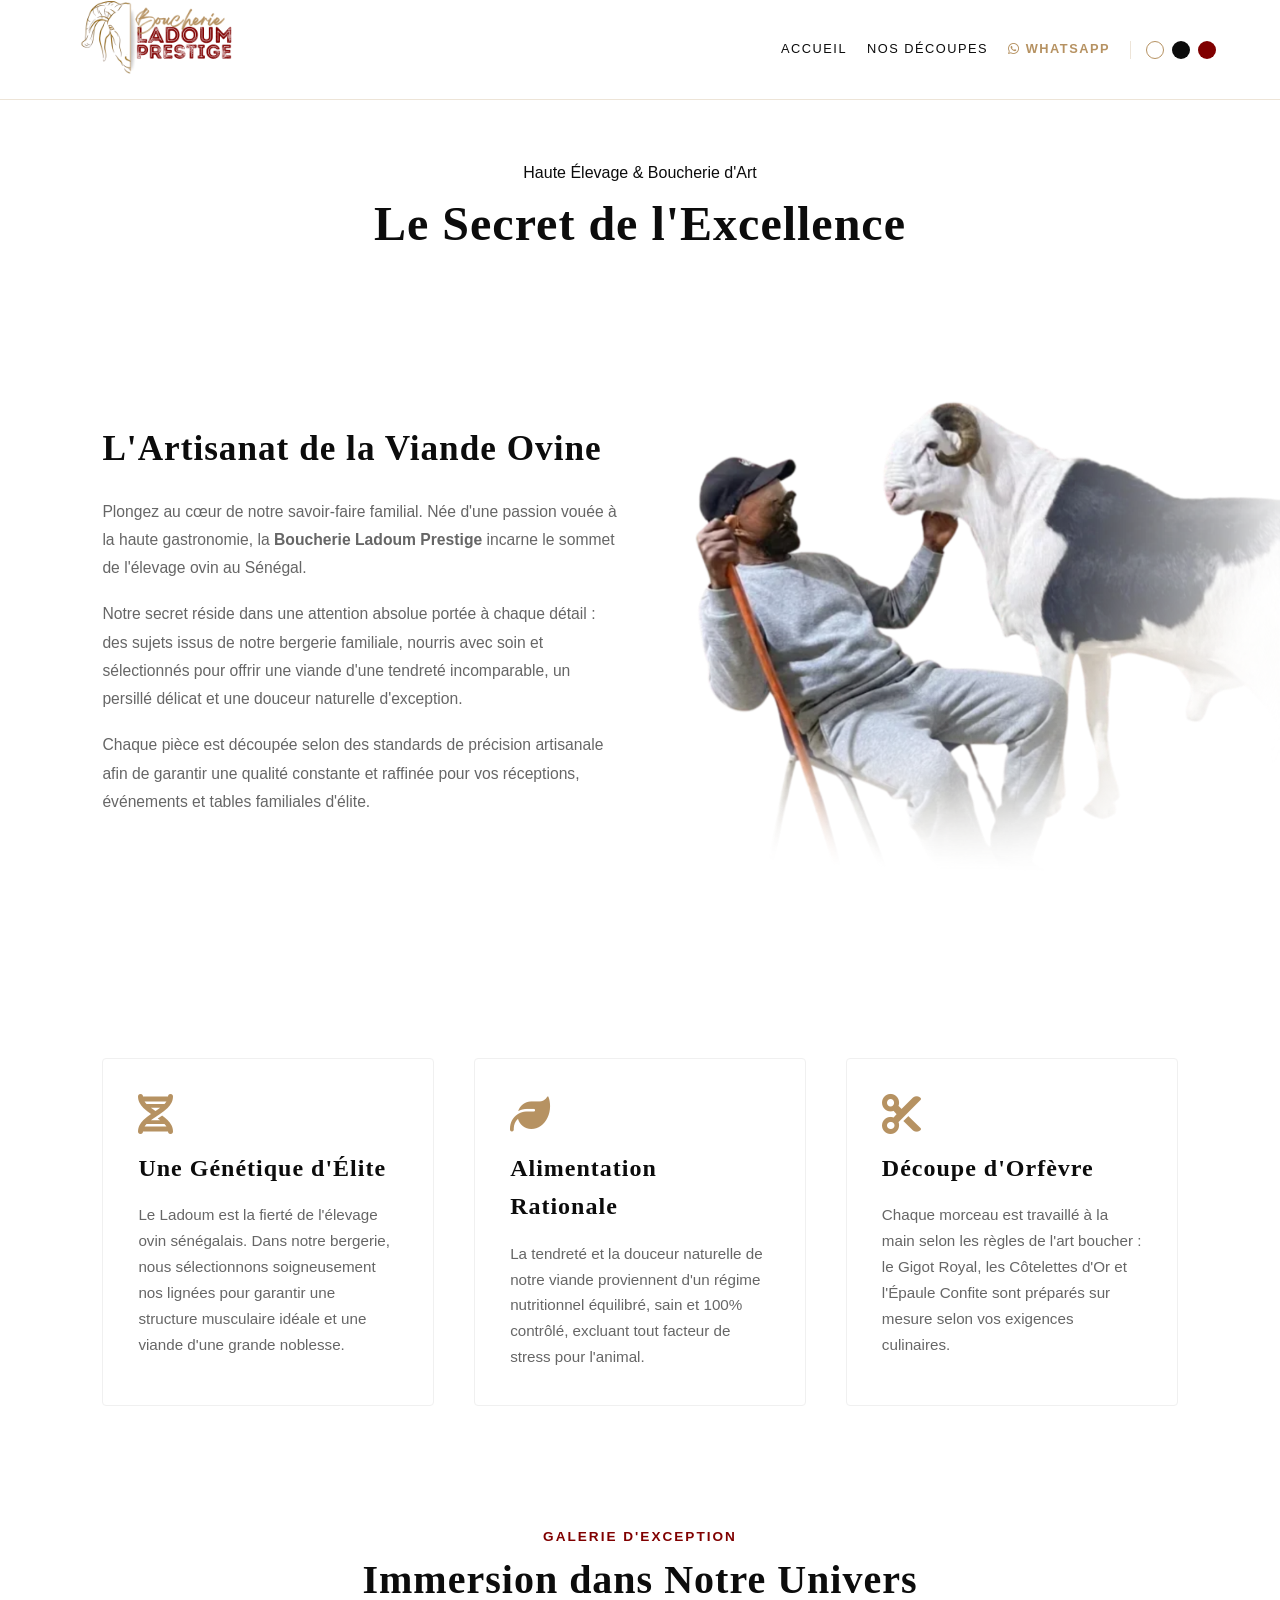
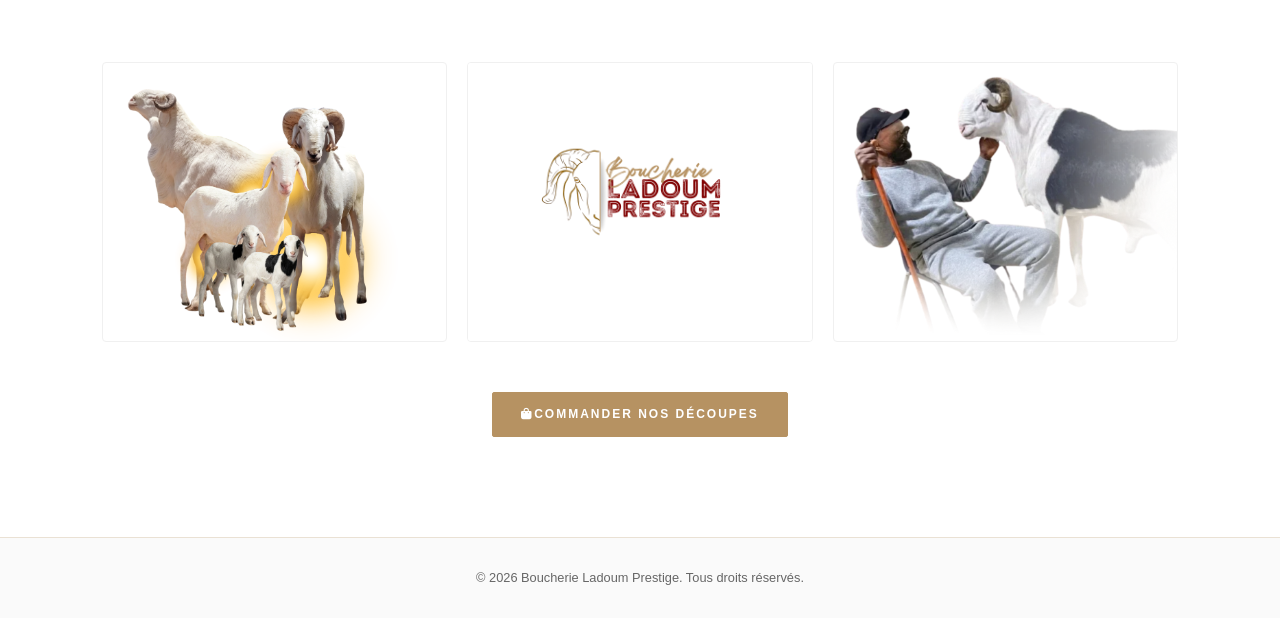
==== secret-excellence.html @ 5cb49635 "Mise a jour secret-excellence.html avec propos1.png a droite" ====
<!DOCTYPE html>
<html lang="fr" data-theme="light">
<head>
    <meta charset="UTF-8">
    <meta name="viewport" content="width=device-width, initial-scale=1.0">
    <title>Le Secret de l'Excellence | Boucherie Ladoum Prestige</title>
    <link rel="stylesheet" href="style.css">
    <link rel="stylesheet" href="https://cdnjs.cloudflare.com/ajax/libs/font-awesome/6.4.0/css/all.min.css">
    <style>
        .page-header {
            padding: 60px 8% 20px;
            text-align: center;
        }

        /* Layout Texte à gauche & Image collée à l'extrémité droite */
        .story-section {
            display: flex;
            align-items: center;
            justify-content: space-between;
            padding: 20px 0 60px 8%;
            gap: 40px;
            width: 100%;
            overflow: hidden;
        }

        .story-content {
            flex: 1;
            max-width: 650px;
        }

        .story-content h2 {
            font-size: 2.2rem;
            color: var(--text-color);
            margin-bottom: 20px;
            font-family: 'Cormorant Garamond', serif;
        }

        .story-content .description {
            font-size: 0.98rem;
            line-height: 1.8;
            color: var(--text-muted);
            margin-bottom: 18px;
        }

        .story-image-wrapper {
            flex: 1.2;
            display: flex;
            justify-content: flex-end;
            align-items: center;
        }

        .story-img {
            width: 100%;
            max-width: 850px;
            max-height: 75vh;
            object-fit: contain;
            object-position: right center;
            transition: transform 0.4s ease;
        }

        .story-image-wrapper:hover .story-img {
            transform: scale(1.02);
        }

        .expertise-grid {
            display: grid;
            grid-template-columns: repeat(auto-fit, minmax(300px, 1fr));
            gap: 40px;
            padding: 60px 8%;
        }

        .expertise-card {
            background-color: var(--card-bg);
            border: 1px solid var(--card-border);
            padding: 35px;
            border-radius: 4px;
        }

        .expertise-card h3 {
            font-size: 1.5rem;
            color: var(--text-color);
            margin-bottom: 15px;
        }

        .expertise-card p {
            color: var(--text-muted);
            font-size: 0.95rem;
            line-height: 1.7;
        }

        .gallery-section {
            padding: 60px 8% 100px;
            text-align: center;
        }

        .gallery-grid {
            display: grid;
            grid-template-columns: repeat(auto-fit, minmax(280px, 1fr));
            gap: 20px;
            margin-top: 40px;
        }

        .gallery-item {
            position: relative;
            overflow: hidden;
            border-radius: 4px;
            border: 1px solid var(--card-border);
            height: 280px;
        }

        .gallery-item img {
            width: 100%;
            height: 100%;
            object-fit: cover;
            transition: transform 0.5s ease;
        }

        .gallery-item:hover img {
            transform: scale(1.05);
        }

        @media (max-width: 900px) {
            .story-section {
                flex-direction: column-reverse;
                padding: 20px 5% 40px 5%;
                gap: 25px;
            }

            .story-content {
                max-width: 100%;
                text-align: center;
            }

            .story-image-wrapper {
                width: 100%;
                justify-content: center;
            }

            .story-img {
                max-height: 45vh;
                object-position: center;
            }
        }
    </style>
</head>
<body>

    <!-- En-tête -->
    <header>
        <div class="logo">
            <a href="index.html">
                <img src="./img/logo_fond_blanc.png" alt="Maison Ladoum Prestige" id="site-logo" class="logo-img">
            </a>
        </div>
        
        <nav>
            <a href="index.html#accueil">Accueil</a>
            <a href="index.html#decoupes">Nos Découpes</a>
            <a href="https://wa.me/221776518802" class="nav-wa" target="_blank"><i class="fab fa-whatsapp"></i> WhatsApp</a>
            
            <div class="theme-switcher">
                <span class="theme-dot dot-light active" onclick="setTheme('light')" title="Thème Clair"></span>
                <span class="theme-dot dot-dark" onclick="setTheme('dark')" title="Thème Sombre"></span>
                <span class="theme-dot dot-red" onclick="setTheme('red')" title="Thème Bordeaux Prestige"></span>
            </div>
        </nav>
    </header>

    <!-- Page Header -->
    <section class="page-header">
        <p class="label-prestige">Haute Élevage & Boucherie d'Art</p>
        <h1 style="font-size: 3rem; margin-bottom: 15px;">Le Secret de l'Excellence</h1>
    </section>

    <!-- Section Immersion : Texte à gauche & Image propos1.png collée à droite -->
    <section class="story-section">
        <div class="story-content">
            <h2>L'Artisanat de la Viande Ovine</h2>
            <p class="description">
                Plongez au cœur de notre savoir-faire familial. Née d'une passion vouée à la haute gastronomie, la <strong>Boucherie Ladoum Prestige</strong> incarne le sommet de l'élevage ovin au Sénégal.
            </p>
            <p class="description">
                Notre secret réside dans une attention absolue portée à chaque détail : des sujets issus de notre bergerie familiale, nourris avec soin et sélectionnés pour offrir une viande d'une tendreté incomparable, un persillé délicat et une douceur naturelle d'exception.
            </p>
            <p class="description">
                Chaque pièce est découpée selon des standards de précision artisanale afin de garantir une qualité constante et raffinée pour vos réceptions, événements et tables familiales d'élite.
            </p>
        </div>
        <div class="story-image-wrapper">
            <img src="./img/propos1.png" alt="Le Secret de l'Excellence - Boucherie Ladoum Prestige" class="story-img">
        </div>
    </section>

    <!-- Piliers d'Expertise -->
    <section class="expertise-grid">
        <div class="expertise-card">
            <i class="fas fa-dna gold-icon"></i>
            <h3>Une Génétique d'Élite</h3>
            <p>Le Ladoum est la fierté de l'élevage ovin sénégalais. Dans notre bergerie, nous sélectionnons soigneusement nos lignées pour garantir une structure musculaire idéale et une viande d'une grande noblesse.</p>
        </div>

        <div class="expertise-card">
            <i class="fas fa-leaf gold-icon"></i>
            <h3>Alimentation Rationale</h3>
            <p>La tendreté et la douceur naturelle de notre viande proviennent d'un régime nutritionnel équilibré, sain et 100% contrôlé, excluant tout facteur de stress pour l'animal.</p>
        </div>

        <div class="expertise-card">
            <i class="fas fa-cut gold-icon"></i>
            <h3>Découpe d'Orfèvre</h3>
            <p>Chaque morceau est travaillé à la main selon les règles de l'art boucher : le Gigot Royal, les Côtelettes d'Or et l'Épaule Confite sont préparés sur mesure selon vos exigences culinaires.</p>
        </div>
    </section>

    <!-- Galerie Photos -->
    <section class="gallery-section">
        <div class="products-header">
            <p>Galerie D'Exception</p>
            <h2>Immersion dans Notre Univers</h2>
        </div>

        <div class="gallery-grid">
            <div class="gallery-item">
                <img src="./img/1.png" alt="Ladoum Prestige Élevage">
            </div>
            <div class="gallery-item">
                <img src="./img/logo_fond_blanc.png" alt="Savoir-Faire Prestige" style="object-fit: contain; padding: 20px; background: #fff;">
            </div>
            <div class="gallery-item">
                <img src="./img/propos1.png" alt="Découpe Artisanale">
            </div>
        </div>

        <div style="margin-top: 50px;">
            <a href="index.html#decoupes" class="btn-gold"><i class="fas fa-shopping-bag"></i> Commander nos découpes</a>
        </div>
    </section>

    <!-- Footer -->
    <footer>
        <p>&copy; 2026 Boucherie Ladoum Prestige. Tous droits réservés.</p>
    </footer>

    <script src="script.js"></script>
</body>
</html>
---- style.css ----
/* Palette dynamique Ladoum Prestige */
:root {
    --bg-color: #ffffff;
    --text-color: #0c0c0c;
    --text-muted: #666666;
    --accent-gold: #b69262;
    --accent-rouge: #800000;
    
    --card-bg: #ffffff;
    --card-border: #f0f0f0;
    --card-shadow: rgba(128, 0, 0, 0.15);
    
    /* Styles HOVER sur Fond Blanc : ROUGE & BLANC */
    --hover-card-bg: #800000;
    --hover-card-text: #ffffff;
    --hover-card-muted: #f0e6e6;
    --hover-card-border: #b69262;
    --hover-btn-bg: #800000;          /* Bouton Rouge au survol */
    --hover-btn-text: #ffffff;        /* Écriture Blanche au survol */
    --hover-btn-border: #800000;      /* Bordure Rouge */
    
    --section-sublabel: #800000;      /* "Une Sélection Unique" en Rouge */
    
    --header-border: rgba(182, 146, 98, 0.25);
    --footer-bg: #fafafa;
}

/* THÈME SOMBRE (Fond Noir) */
[data-theme="dark"] {
    --bg-color: #0c0c0c;
    --text-color: #ffffff;
    --text-muted: #aaaaaa;
    
    --card-bg: #141414;
    --card-border: rgba(182, 146, 98, 0.3);
    --card-shadow: rgba(182, 146, 98, 0.3);
    
    /* Styles HOVER sur Fond Noir */
    --hover-card-bg: #b69262;
    --hover-card-text: #800000;
    --hover-card-muted: #4a0000;
    --hover-card-border: #ffffff;
    --hover-btn-bg: #800000;
    --hover-btn-text: #ffffff;
    --hover-btn-border: #800000;
    
    --section-sublabel: #b69262;
    
    --header-border: rgba(182, 146, 98, 0.3);
    --footer-bg: #050505;
}

/* THÈME BORDEAUX PRESTIGE (Fond Rouge) */
[data-theme="red"] {
    --bg-color: #4a0000;
    --text-color: #ffffff;
    --text-muted: #e0d0d0;
    
    --card-bg: #5c0000;
    --card-border: rgba(182, 146, 98, 0.5);
    --card-shadow: rgba(0, 0, 0, 0.5);
    
    /* Styles HOVER sur Fond Bordeaux */
    --hover-card-bg: #0c0c0c;
    --hover-card-text: #b69262;
    --hover-card-muted: #ffffff;
    --hover-card-border: #b69262;
    --hover-btn-bg: #b69262;
    --hover-btn-text: #0c0c0c;
    --hover-btn-border: #b69262;
    
    --section-sublabel: #b69262;
    
    --header-border: rgba(182, 146, 98, 0.5);
    --footer-bg: #330000;
}

@import url('https://fonts.googleapis.com/css2?family=Cormorant+Garamond:wght@500;600;700&family=Montserrat:wght@300;400;500;600&display=swap');

* {
    margin: 0;
    padding: 0;
    box-sizing: border-box;
    transition: background-color 0.35s ease, color 0.35s ease, border-color 0.35s ease, transform 0.35s ease, box-shadow 0.35s ease;
}

body {
    background-color: var(--bg-color);
    color: var(--text-color);
    font-family: 'Montserrat', sans-serif;
    line-height: 1.6;
    overflow-x: hidden;
}

/* Typographie */
h1, h2, h3, .brand-title {
    font-family: 'Cormorant Garamond', serif;
    letter-spacing: 1px;
}

/* Header Compact & Ajusté */
header {
    display: flex;
    justify-content: space-between;
    align-items: center;
    padding: 10px 5%;
    height: 100px;
    background-color: var(--bg-color);
    border-bottom: 1px solid var(--header-border);
    position: sticky;
    top: 0;
    z-index: 100;
}

.logo {
    display: flex;
    align-items: center;
}

.logo-img {
    height: 200px;
    width: auto;
    object-fit: contain;
    transition: opacity 0.3s ease;
}

nav {
    display: flex;
    align-items: center;
}

nav a {
    color: var(--text-color);
    text-decoration: none;
    margin-left: 20px;
    font-size: 0.8rem;
    font-weight: 500;
    text-transform: uppercase;
    letter-spacing: 1.5px;
}

nav a:hover {
    color: var(--accent-rouge);
}

.nav-wa {
    color: var(--accent-gold) !important;
    font-weight: 600 !important;
}

/* Sélecteur de Thème */
.theme-switcher {
    display: flex;
    align-items: center;
    gap: 8px;
    margin-left: 20px;
    padding-left: 15px;
    border-left: 1px solid var(--header-border);
}

.theme-dot {
    width: 18px;
    height: 18px;
    border-radius: 50%;
    cursor: pointer;
    border: 2px solid transparent;
}

.theme-dot:hover {
    transform: scale(1.3);
    box-shadow: 0 0 8px var(--accent-gold);
}

.theme-dot.active {
    border-color: var(--accent-gold);
}

.dot-light { background-color: #ffffff; border: 1px solid #ccc; }
.dot-dark { background-color: #0c0c0c; }
.dot-red { background-color: #800000; }

/* HERO SECTION */
.hero {
    display: flex;
    align-items: center;
    justify-content: space-between;
    padding: 0 4%;
    width: 100%;
    height: calc(100vh - 100px);
    max-width: 1600px;
    margin: 0 auto;
    gap: 20px;
    overflow: hidden;
}

.hero-content {
    flex: 0.9;
    text-align: left;
    z-index: 2;
}

.hero .label-prestige {
    color: var(--accent-gold);
    font-size: 0.75rem;
    text-transform: uppercase;
    letter-spacing: 3px;
    font-weight: 600;
    margin-bottom: 8px;
}

.hero h1 {
    color: var(--text-color);
    font-size: 3.2rem;
    line-height: 1;
    margin-bottom: 10px;
}

.tagline {
    color: #800000 !important;
    font-family: 'Cormorant Garamond', serif;
    font-size: 2rem;
    font-style: italic;
    font-weight: 600;
    margin-bottom: 15px;
}

.description {
    color: var(--text-muted);
    font-size: 0.95rem;
    font-weight: 300;
    max-width: 620px;
    margin-bottom: 25px;
    line-height: 1.7;
}

/* CTA Group */
.cta-group {
    display: flex;
    justify-content: flex-start;
    align-items: center;
    gap: 15px;
    flex-wrap: nowrap;
}

.btn-gold, .btn-outline {
    white-space: nowrap;
    display: inline-flex;
    align-items: center;
    justify-content: center;
}

.btn-gold {
    background-color: var(--accent-gold);
    color: #ffffff;
    padding: 12px 28px;
    text-decoration: none;
    font-size: 0.75rem;
    font-weight: 600;
    text-transform: uppercase;
    letter-spacing: 2px;
    border-radius: 2px;
    border: 1px solid var(--accent-gold);
}

.btn-gold:hover {
    background-color: var(--hover-btn-bg);
    color: var(--hover-btn-text);
    border-color: var(--hover-btn-border);
    transform: translateY(-2px);
}

.btn-outline {
    background-color: transparent;
    color: var(--text-color);
    padding: 12px 28px;
    text-decoration: none;
    font-size: 0.75rem;
    font-weight: 600;
    text-transform: uppercase;
    letter-spacing: 2px;
    border-radius: 2px;
    border: 1px solid var(--accent-gold);
}

.btn-outline:hover {
    background-color: var(--hover-btn-bg);
    color: var(--hover-btn-text);
    border-color: var(--hover-btn-border);
    transform: translateY(-2px);
}

/* IMAGE DU LADOUM MAXIMISÉE */
.hero-image-wrapper {
    flex: 1.6;
    height: 100%;
    display: flex;
    justify-content: flex-end;
    align-items: center;
}

.hero-ladoum-img {
    width: 100%;
    max-width: 1100px;
    max-height: 200vh;
    object-fit: contain;
    border-radius: 4px;
    transition: transform 0.4s ease;
}

.hero-image-wrapper:hover .hero-ladoum-img {
    transform: scale(1.02);
}

/* Grille des Produits */
.products {
    padding: 80px 8%;
}

.products-header {
    text-align: center;
    margin-bottom: 50px;
}

.products-header h2 {
    font-size: 2.5rem;
    color: var(--text-color);
}

.products-header p {
    color: var(--section-sublabel);
    font-size: 0.85rem;
    letter-spacing: 2px;
    text-transform: uppercase;
    font-weight: 600;
}

.grid-products {
    display: grid;
    grid-template-columns: repeat(auto-fit, minmax(300px, 1fr));
    gap: 30px;
}

.product-card {
    background-color: var(--card-bg);
    border: 1px solid var(--card-border);
    padding: 30px 25px;
    border-radius: 4px;
    position: relative;
}

.badge {
    color: var(--accent-gold);
    font-size: 0.7rem;
    text-transform: uppercase;
    letter-spacing: 2px;
    font-weight: 600;
    margin-bottom: 12px;
}

.product-card h3 {
    font-size: 1.6rem;
    color: var(--text-color);
    margin-bottom: 8px;
}

.product-card p {
    color: var(--text-muted);
    font-size: 0.85rem;
    margin-bottom: 20px;
}

.price {
    display: block;
    color: var(--accent-gold);
    font-family: 'Cormorant Garamond', serif;
    font-size: 1.3rem;
    font-weight: 700;
    margin-bottom: 20px;
}

.btn-card {
    display: block;
    text-align: center;
    background-color: var(--accent-gold);
    color: #ffffff;
    text-decoration: none;
    padding: 10px;
    font-size: 0.75rem;
    font-weight: 600;
    text-transform: uppercase;
    letter-spacing: 2px;
    border-radius: 2px;
    border: 1px solid var(--accent-gold);
}

/* Effets Hover sur les cartes */
.product-card:hover {
    background-color: var(--hover-card-bg);
    border-color: var(--hover-card-border);
    transform: translateY(-6px);
    box-shadow: 0 12px 25px var(--card-shadow);
}

.product-card:hover h3,
.product-card:hover p,
.product-card:hover .badge {
    color: var(--hover-card-text);
}

.product-card:hover .price {
    color: var(--hover-card-border);
}

.product-card:hover .btn-card {
    background-color: var(--hover-btn-bg);
    color: var(--hover-btn-text);
    border-color: var(--hover-btn-border);
}

/* Footer */
footer {
    text-align: center;
    padding: 30px 20px;
    background-color: var(--footer-bg);
    border-top: 1px solid var(--header-border);
    color: var(--text-muted);
    font-size: 0.8rem;
}

/* ==========================================
   OPTIMISATION RESPONSIVE MOBILE
   ========================================== */
@media (max-width: 900px) {
    header {
        height: auto;
        min-height: 80px;
        padding: 10px 4%;
        flex-direction: column;
        gap: 10px;
    }

    .logo-img {
        height: 120px; /* Taille adaptée pour écran mobile */
    }

    nav {
        flex-wrap: wrap;
        justify-content: center;
        gap: 10px;
    }

    nav a {
        margin-left: 8px;
        margin-right: 8px;
        font-size: 0.75rem;
    }

    .theme-switcher {
        margin-left: 0;
        padding-left: 0;
        border-left: none;
        margin-top: 5px;
    }

    .hero {
        flex-direction: column-reverse;
        height: auto;
        min-height: auto;
        padding: 30px 5%;
        gap: 25px;
    }

    .hero-content {
        text-align: center;
        width: 100%;
    }

    .hero h1 {
        font-size: 2.2rem;
    }

    .tagline {
        font-size: 1.5rem;
    }

    .description {
        font-size: 0.85rem;
        margin-left: auto;
        margin-right: auto;
    }

    .cta-group {
        justify-content: center;
        flex-direction: column;
        width: 100%;
        gap: 10px;
    }

    .btn-gold, .btn-outline {
        width: 100%;
        padding: 12px 15px;
        text-align: center;
    }

    .hero-image-wrapper {
        width: 100%;
        justify-content: center;
    }

    .hero-ladoum-img {
        max-width: 100%;
        max-height: 45vh;
    }

    .products {
        padding: 40px 5%;
    }

    .products-header h2 {
        font-size: 1.8rem;
    }

    .grid-products {
        grid-template-columns: 1fr;
        gap: 20px;
    }
}

/* Bouton Panier dans le Header */
.cart-trigger {
    background: transparent;
    border: 1px solid var(--accent-gold);
    color: var(--text-color);
    width: 40px;
    height: 40px;
    border-radius: 50%;
    cursor: pointer;
    position: relative;
    display: flex;
    align-items: center;
    justify-content: center;
    margin-left: 15px;
    transition: all 0.3s ease;
}

.cart-trigger:hover {
    background-color: var(--accent-gold);
    color: #ffffff;
}

.cart-badge {
    position: absolute;
    top: -5px;
    right: -5px;
    background-color: var(--accent-rouge);
    color: #ffffff;
    font-size: 0.65rem;
    font-weight: 700;
    width: 18px;
    height: 18px;
    border-radius: 50%;
    display: flex;
    align-items: center;
    justify-content: center;
}

/* Tiroir de Panier (Drawer) */
.cart-overlay {
    position: fixed;
    top: 0;
    left: 0;
    width: 100vw;
    height: 100vh;
    background: rgba(0, 0, 0, 0.6);
    backdrop-filter: blur(3px);
    z-index: 200;
    opacity: 0;
    visibility: hidden;
    transition: all 0.3s ease;
}

.cart-overlay.active {
    opacity: 1;
    visibility: visible;
}

.cart-drawer {
    position: fixed;
    top: 0;
    right: -400px;
    width: 380px;
    max-width: 90vw;
    height: 100vh;
    background-color: var(--bg-color);
    border-left: 1px solid var(--header-border);
    z-index: 201;
    display: flex;
    flex-direction: column;
    transition: right 0.35s cubic-bezier(0.4, 0, 0.2, 1);
    box-shadow: -10px 0 30px rgba(0, 0, 0, 0.2);
}

.cart-drawer.open {
    right: 0;
}

.cart-drawer-header {
    padding: 20px;
    border-bottom: 1px solid var(--header-border);
    display: flex;
    justify-content: space-between;
    align-items: center;
}

.cart-drawer-header h3 {
    font-size: 1.2rem;
    color: var(--text-color);
}

.close-drawer {
    background: none;
    border: none;
    font-size: 1.8rem;
    color: var(--text-color);
    cursor: pointer;
}

.cart-drawer-body {
    flex: 1;
    padding: 20px;
    overflow-y: auto;
}

.empty-cart-msg {
    text-align: center;
    color: var(--text-muted);
    font-size: 0.9rem;
    margin-top: 50px;
}

/* Éléments du Panier & Choix des Kilos */
.cart-item {
    display: flex;
    flex-direction: column;
    padding: 15px 0;
    border-bottom: 1px solid var(--card-border);
    gap: 8px;
}

.cart-item-header {
    display: flex;
    justify-content: space-between;
    align-items: center;
}

.cart-item-title {
    font-weight: 600;
    font-size: 0.95rem;
    color: var(--text-color);
}

.cart-item-remove {
    background: none;
    border: none;
    color: var(--accent-rouge);
    cursor: pointer;
    font-size: 0.85rem;
}

.cart-item-controls {
    display: flex;
    justify-content: space-between;
    align-items: center;
    margin-top: 5px;
}

.kilo-picker {
    display: flex;
    align-items: center;
    border: 1px solid var(--accent-gold);
    border-radius: 2px;
}

.kilo-btn {
    background: transparent;
    border: none;
    color: var(--text-color);
    width: 28px;
    height: 28px;
    cursor: pointer;
    font-weight: 600;
}

.kilo-value {
    padding: 0 8px;
    font-size: 0.85rem;
    font-weight: 600;
}

.cart-item-subtotal {
    font-family: 'Cormorant Garamond', serif;
    font-weight: 700;
    font-size: 1.1rem;
    color: var(--accent-gold);
}

/* Pied du Panier & WhatsApp */
.cart-drawer-footer {
    padding: 20px;
    border-top: 1px solid var(--header-border);
    background-color: var(--card-bg);
}

.cart-summary {
    display: flex;
    justify-content: space-between;
    align-items: center;
    margin-bottom: 15px;
    font-size: 1rem;
}

.cart-summary strong {
    font-family: 'Cormorant Garamond', serif;
    font-size: 1.5rem;
    color: var(--accent-gold);
}

.btn-whatsapp-order {
    width: 100%;
    background-color: #25D366;
    color: #ffffff;
    border: none;
    padding: 14px;
    font-size: 0.8rem;
    font-weight: 600;
    text-transform: uppercase;
    letter-spacing: 1.5px;
    border-radius: 2px;
    cursor: pointer;
    display: flex;
    align-items: center;
    justify-content: center;
    gap: 10px;
    transition: background-color 0.3s ease;
}

.btn-whatsapp-order:hover {
    background-color: #1eb854;
}

/* Section À Propos */
.about-section {
    padding: 80px 10%;
    background-color: var(--card-bg);
    border-top: 1px solid var(--header-border);
    border-bottom: 1px solid var(--header-border);
}

.about-container {
    display: flex;
    align-items: center;
    gap: 50px;
    justify-content: space-between;
}

.about-text {
    flex: 1.2;
}

.about-text h2 {
    font-size: 2.2rem;
    margin-bottom: 20px;
    color: var(--text-color);
}

.about-description {
    font-size: 1rem;
    line-height: 1.7;
    color: var(--text-muted);
    margin-bottom: 15px;
}

.about-stats {
    display: flex;
    gap: 30px;
    margin-top: 30px;
    padding-top: 20px;
    border-top: 1px solid var(--card-border);
}

.stat-item {
    display: flex;
    flex-direction: column;
}

.stat-number {
    font-family: 'Cormorant Garamond', serif;
    font-size: 1.8rem;
    font-weight: 700;
    color: var(--accent-gold);
}

.stat-label {
    font-size: 0.8rem;
    color: var(--text-muted);
    text-transform: uppercase;
    letter-spacing: 1px;
}

.about-badge-card {
    flex: 0.8;
    background: linear-gradient(135deg, rgba(212, 175, 55, 0.08) 0%, rgba(139, 0, 0, 0.05) 100%);
    border: 1px solid var(--accent-gold);
    padding: 40px;
    border-radius: 4px;
    text-align: center;
}

.gold-icon {
    font-size: 2.5rem;
    color: var(--accent-gold);
    margin-bottom: 15px;
}

.badge-content h3 {
    font-size: 1.4rem;
    margin-bottom: 10px;
    color: var(--text-color);
}

.badge-content p {
    font-size: 0.9rem;
    color: var(--text-muted);
    line-height: 1.6;
}

/* Responsive Tablette/Mobile */
@media (max-width: 768px) {
    .about-container {
        flex-direction: column;
        gap: 30px;
    }
    .about-stats {
        flex-wrap: wrap;
        gap: 20px;
    }
}
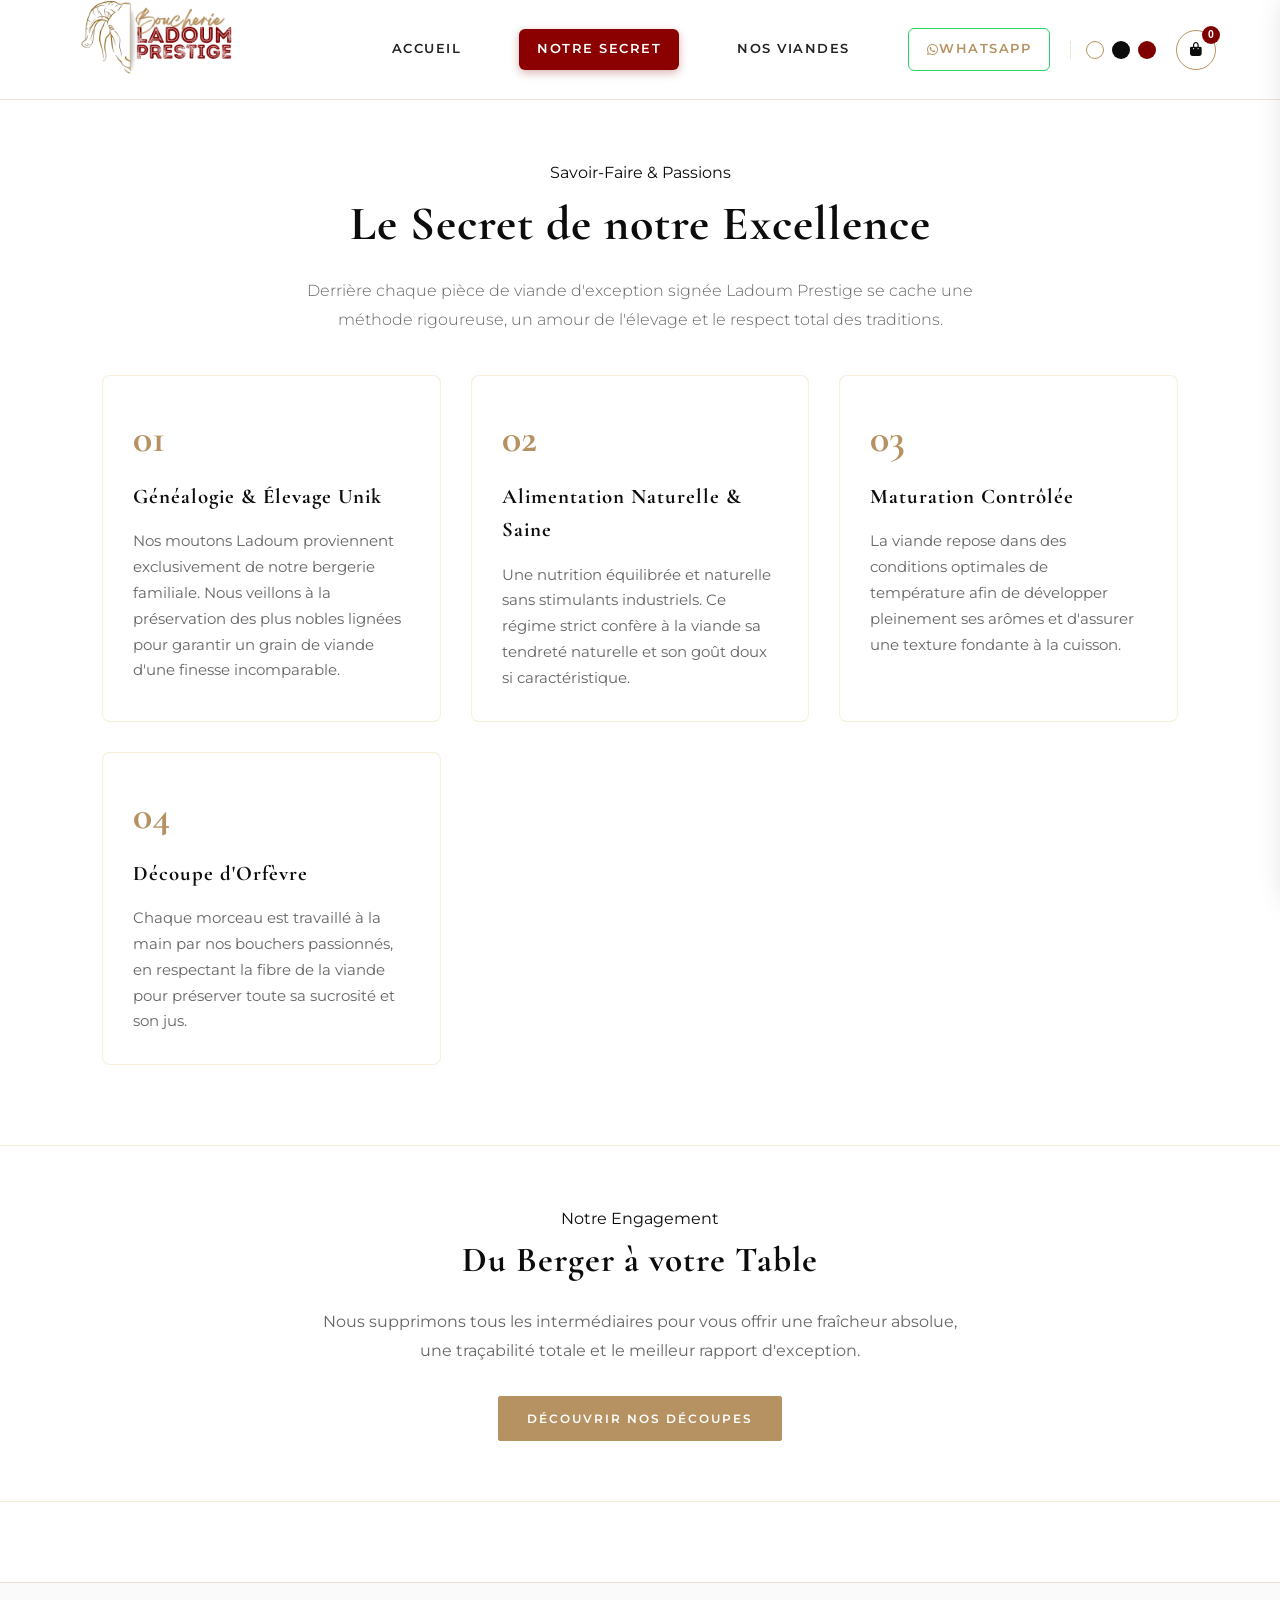
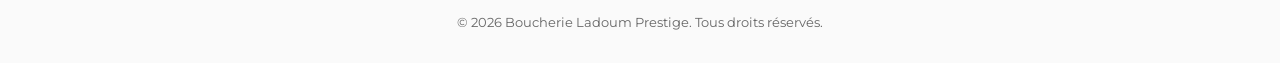
==== commit 2131d039: "maj" ====
--- a/secret-excellence.html
+++ b/secret-excellence.html
@@ -3,238 +3,183 @@
 <head>
     <meta charset="UTF-8">
     <meta name="viewport" content="width=device-width, initial-scale=1.0">
-    <title>Le Secret de l'Excellence | Boucherie Ladoum Prestige</title>
+    <title>Notre Secret d'Excellence | Boucherie Ladoum Prestige</title>
     <link rel="stylesheet" href="style.css">
     <link rel="stylesheet" href="https://cdnjs.cloudflare.com/ajax/libs/font-awesome/6.4.0/css/all.min.css">
     <style>
-        .page-header {
-            padding: 60px 8% 20px;
+        .secret-hero {
+            padding: 60px 8% 40px;
             text-align: center;
         }
 
-        /* Layout Texte à gauche & Image collée à l'extrémité droite */
-        .story-section {
-            display: flex;
-            align-items: center;
-            justify-content: space-between;
-            padding: 20px 0 60px 8%;
-            gap: 40px;
-            width: 100%;
-            overflow: hidden;
+        .secret-grid {
+            display: grid;
+            grid-template-columns: repeat(auto-fit, minmax(280px, 1fr));
+            gap: 30px;
+            padding: 0 8% 80px;
         }
 
-        .story-content {
-            flex: 1;
-            max-width: 650px;
+        .secret-card {
+            background: var(--card-bg, #ffffff);
+            border: 1px solid var(--border-color, rgba(212, 175, 55, 0.2));
+            border-radius: 8px;
+            padding: 30px;
+            transition: transform 0.3s ease, box-shadow 0.3s ease;
         }
 
-        .story-content h2 {
-            font-size: 2.2rem;
-            color: var(--text-color);
-            margin-bottom: 20px;
-            font-family: 'Cormorant Garamond', serif;
+        .secret-card:hover {
+            transform: translateY(-5px);
+            box-shadow: 0 10px 20px rgba(0, 0, 0, 0.08);
         }
 
-        .story-content .description {
-            font-size: 0.98rem;
-            line-height: 1.8;
-            color: var(--text-muted);
-            margin-bottom: 18px;
+        .secret-number {
+            font-family: 'Cormorant Garamond', serif;
+            font-size: 2.5rem;
+            color: var(--accent-gold);
+            font-weight: 700;
+            margin-bottom: 10px;
         }
 
-        .story-image-wrapper {
-            flex: 1.2;
-            display: flex;
-            justify-content: flex-end;
-            align-items: center;
+        .secret-card h3 {
+            font-size: 1.3rem;
+            margin-bottom: 15px;
+            color: var(--text-color);
         }
 
-        .story-img {
-            width: 100%;
-            max-width: 850px;
-            max-height: 75vh;
-            object-fit: contain;
-            object-position: right center;
-            transition: transform 0.4s ease;
-        }
-
-        .story-image-wrapper:hover .story-img {
-            transform: scale(1.02);
-        }
-
-        .expertise-grid {
-            display: grid;
-            grid-template-columns: repeat(auto-fit, minmax(300px, 1fr));
-            gap: 40px;
-            padding: 60px 8%;
-        }
-
-        .expertise-card {
-            background-color: var(--card-bg);
-            border: 1px solid var(--card-border);
-            padding: 35px;
-            border-radius: 4px;
-        }
-
-        .expertise-card h3 {
-            font-size: 1.5rem;
-            color: var(--text-color);
-            margin-bottom: 15px;
-        }
-
-        .expertise-card p {
+        .secret-card p {
             color: var(--text-muted);
             font-size: 0.95rem;
             line-height: 1.7;
         }
 
-        .gallery-section {
-            padding: 60px 8% 100px;
+        .engagement-section {
+            background: var(--card-bg, #fdfbf7);
+            border-top: 1px solid var(--border-color, rgba(212, 175, 55, 0.2));
+            border-bottom: 1px solid var(--border-color, rgba(212, 175, 55, 0.2));
+            padding: 60px 8%;
             text-align: center;
-        }
-
-        .gallery-grid {
-            display: grid;
-            grid-template-columns: repeat(auto-fit, minmax(280px, 1fr));
-            gap: 20px;
-            margin-top: 40px;
-        }
-
-        .gallery-item {
-            position: relative;
-            overflow: hidden;
-            border-radius: 4px;
-            border: 1px solid var(--card-border);
-            height: 280px;
-        }
-
-        .gallery-item img {
-            width: 100%;
-            height: 100%;
-            object-fit: cover;
-            transition: transform 0.5s ease;
-        }
-
-        .gallery-item:hover img {
-            transform: scale(1.05);
+            margin-bottom: 80px;
         }
 
         @media (max-width: 900px) {
-            .story-section {
-                flex-direction: column-reverse;
-                padding: 20px 5% 40px 5%;
-                gap: 25px;
-            }
-
-            .story-content {
-                max-width: 100%;
-                text-align: center;
-            }
-
-            .story-image-wrapper {
-                width: 100%;
-                justify-content: center;
-            }
-
-            .story-img {
-                max-height: 45vh;
-                object-position: center;
+            .secret-hero, .secret-grid, .engagement-section {
+                padding-left: 5%;
+                padding-right: 5%;
             }
         }
     </style>
 </head>
 <body>
 
-    <!-- En-tête -->
+    <!-- Header Fixe (Identique à index.html) -->
     <header>
         <div class="logo">
             <a href="index.html">
-                <img src="./img/logo_fond_blanc.png" alt="Maison Ladoum Prestige" id="site-logo" class="logo-img">
+                <img src="./img/logo_fond_blanc.png" alt="Boucherie Ladoum Prestige" id="site-logo" class="logo-img">
             </a>
         </div>
         
-        <nav>
-            <a href="index.html#accueil">Accueil</a>
-            <a href="index.html#decoupes">Nos Découpes</a>
-            <a href="https://wa.me/221776518802" class="nav-wa" target="_blank"><i class="fab fa-whatsapp"></i> WhatsApp</a>
+        <!-- Navigation Principale -->
+        <nav id="main-nav">
+            <a href="index.html#accueil" onclick="closeMobileMenu()">Accueil</a>
+            <a href="secret-excellence.html" class="active" onclick="closeMobileMenu()">Notre Secret</a>
+            <a href="viandes.html" onclick="closeMobileMenu()">Nos Viandes</a>
+            <a href="https://wa.me/221776518802" class="nav-wa" target="_blank" rel="noopener"><i class="fab fa-whatsapp"></i> WhatsApp</a>
             
             <div class="theme-switcher">
                 <span class="theme-dot dot-light active" onclick="setTheme('light')" title="Thème Clair"></span>
                 <span class="theme-dot dot-dark" onclick="setTheme('dark')" title="Thème Sombre"></span>
                 <span class="theme-dot dot-red" onclick="setTheme('red')" title="Thème Bordeaux Prestige"></span>
             </div>
+
+            <!-- Panier Ordinateur -->
+            <button class="cart-trigger desktop-cart" onclick="toggleCart()" title="Voir le panier">
+                <i class="fas fa-shopping-bag"></i>
+                <span class="cart-badge">0</span>
+            </button>
         </nav>
+
+        <!-- Actions Mobile (Panier + Burger) -->
+        <div class="header-actions mobile-only">
+            <button class="cart-trigger" onclick="toggleCart()" title="Voir le panier">
+                <i class="fas fa-shopping-bag"></i>
+                <span class="cart-badge">0</span>
+            </button>
+
+            <button class="mobile-menu-btn" onclick="toggleMobileMenu()" title="Menu">
+                <i class="fas fa-bars" id="burger-icon"></i>
+            </button>
+        </div>
     </header>
 
-    <!-- Page Header -->
-    <section class="page-header">
-        <p class="label-prestige">Haute Élevage & Boucherie d'Art</p>
-        <h1 style="font-size: 3rem; margin-bottom: 15px;">Le Secret de l'Excellence</h1>
+    <!-- En-tête de page -->
+    <section class="secret-hero">
+        <p class="label-prestige">Savoir-Faire & Passions</p>
+        <h1 style="font-size: 3rem; margin-bottom: 15px;">Le Secret de notre Excellence</h1>
+        <p class="description" style="max-width: 700px; margin: 0 auto; color: var(--text-muted); font-size: 1rem; line-height: 1.8;">
+            Derrière chaque pièce de viande d'exception signée Ladoum Prestige se cache une méthode rigoureuse, un amour de l'élevage et le respect total des traditions.
+        </p>
     </section>
 
-    <!-- Section Immersion : Texte à gauche & Image propos1.png collée à droite -->
-    <section class="story-section">
-        <div class="story-content">
-            <h2>L'Artisanat de la Viande Ovine</h2>
-            <p class="description">
-                Plongez au cœur de notre savoir-faire familial. Née d'une passion vouée à la haute gastronomie, la <strong>Boucherie Ladoum Prestige</strong> incarne le sommet de l'élevage ovin au Sénégal.
-            </p>
-            <p class="description">
-                Notre secret réside dans une attention absolue portée à chaque détail : des sujets issus de notre bergerie familiale, nourris avec soin et sélectionnés pour offrir une viande d'une tendreté incomparable, un persillé délicat et une douceur naturelle d'exception.
-            </p>
-            <p class="description">
-                Chaque pièce est découpée selon des standards de précision artisanale afin de garantir une qualité constante et raffinée pour vos réceptions, événements et tables familiales d'élite.
-            </p>
+    <!-- Piliers d'excellence -->
+    <section class="secret-grid">
+        <div class="secret-card">
+            <div class="secret-number">01</div>
+            <h3>Généalogie & Élevage Unik</h3>
+            <p>Nos moutons Ladoum proviennent exclusivement de notre bergerie familiale. Nous veillons à la préservation des plus nobles lignées pour garantir un grain de viande d'une finesse incomparable.</p>
         </div>
-        <div class="story-image-wrapper">
-            <img src="./img/propos1.png" alt="Le Secret de l'Excellence - Boucherie Ladoum Prestige" class="story-img">
+
+        <div class="secret-card">
+            <div class="secret-number">02</div>
+            <h3>Alimentation Naturelle & Saine</h3>
+            <p>Une nutrition équilibrée et naturelle sans stimulants industriels. Ce régime strict confère à la viande sa tendreté naturelle et son goût doux si caractéristique.</p>
+        </div>
+
+        <div class="secret-card">
+            <div class="secret-number">03</div>
+            <h3>Maturation Contrôlée</h3>
+            <p>La viande repose dans des conditions optimales de température afin de développer pleinement ses arômes et d'assurer une texture fondante à la cuisson.</p>
+        </div>
+
+        <div class="secret-card">
+            <div class="secret-number">04</div>
+            <h3>Découpe d'Orfèvre</h3>
+            <p>Chaque morceau est travaillé à la main par nos bouchers passionnés, en respectant la fibre de la viande pour préserver toute sa sucrosité et son jus.</p>
         </div>
     </section>
 
-    <!-- Piliers d'Expertise -->
-    <section class="expertise-grid">
-        <div class="expertise-card">
-            <i class="fas fa-dna gold-icon"></i>
-            <h3>Une Génétique d'Élite</h3>
-            <p>Le Ladoum est la fierté de l'élevage ovin sénégalais. Dans notre bergerie, nous sélectionnons soigneusement nos lignées pour garantir une structure musculaire idéale et une viande d'une grande noblesse.</p>
+    <!-- Engagement Qualité -->
+    <section class="engagement-section">
+        <p class="label-prestige">Notre Engagement</p>
+        <h2 style="font-size: 2.2rem; margin-bottom: 20px;">Du Berger à votre Table</h2>
+        <p style="max-width: 650px; margin: 0 auto 30px; color: var(--text-muted); line-height: 1.8;">
+            Nous supprimons tous les intermédiaires pour vous offrir une fraîcheur absolue, une traçabilité totale et le meilleur rapport d'exception.
+        </p>
+        <a href="viandes.html" class="btn-gold">Découvrir nos découpes</a>
+    </section>
+
+    <!-- Drawer Panier -->
+    <div class="cart-overlay" id="cart-overlay" onclick="toggleCart()"></div>
+    <aside class="cart-drawer" id="cart-drawer">
+        <div class="cart-drawer-header">
+            <h3><i class="fas fa-shopping-bag"></i> Votre Sélection</h3>
+            <button class="close-drawer" onclick="toggleCart()">&times;</button>
         </div>
 
-        <div class="expertise-card">
-            <i class="fas fa-leaf gold-icon"></i>
-            <h3>Alimentation Rationale</h3>
-            <p>La tendreté et la douceur naturelle de notre viande proviennent d'un régime nutritionnel équilibré, sain et 100% contrôlé, excluant tout facteur de stress pour l'animal.</p>
+        <div class="cart-drawer-body" id="cart-items">
+            <p class="empty-cart-msg">Votre panier est actuellement vide.</p>
         </div>
 
-        <div class="expertise-card">
-            <i class="fas fa-cut gold-icon"></i>
-            <h3>Découpe d'Orfèvre</h3>
-            <p>Chaque morceau est travaillé à la main selon les règles de l'art boucher : le Gigot Royal, les Côtelettes d'Or et l'Épaule Confite sont préparés sur mesure selon vos exigences culinaires.</p>
+        <div class="cart-drawer-footer">
+            <div class="cart-summary">
+                <span>Total Estimé</span>
+                <strong id="cart-total-price">0 FCFA</strong>
+            </div>
+            <button class="btn-whatsapp-order" onclick="checkoutWhatsApp()">
+                <i class="fab fa-whatsapp"></i> Commander via WhatsApp
+            </button>
         </div>
-    </section>
-
-    <!-- Galerie Photos -->
-    <section class="gallery-section">
-        <div class="products-header">
-            <p>Galerie D'Exception</p>
-            <h2>Immersion dans Notre Univers</h2>
-        </div>
-
-        <div class="gallery-grid">
-            <div class="gallery-item">
-                <img src="./img/1.png" alt="Ladoum Prestige Élevage">
-            </div>
-            <div class="gallery-item">
-                <img src="./img/logo_fond_blanc.png" alt="Savoir-Faire Prestige" style="object-fit: contain; padding: 20px; background: #fff;">
-            </div>
-            <div class="gallery-item">
-                <img src="./img/propos1.png" alt="Découpe Artisanale">
-            </div>
-        </div>
-
-        <div style="margin-top: 50px;">
-            <a href="index.html#decoupes" class="btn-gold"><i class="fas fa-shopping-bag"></i> Commander nos découpes</a>
-        </div>
-    </section>
+    </aside>
 
     <!-- Footer -->
     <footer>
--- a/style.css
+++ b/style.css
@@ -1,847 +1,1291 @@
-/* Palette dynamique Ladoum Prestige */
-:root {
-    --bg-color: #ffffff;
-    --text-color: #0c0c0c;
-    --text-muted: #666666;
-    --accent-gold: #b69262;
-    --accent-rouge: #800000;
-    
-    --card-bg: #ffffff;
-    --card-border: #f0f0f0;
-    --card-shadow: rgba(128, 0, 0, 0.15);
-    
-    /* Styles HOVER sur Fond Blanc : ROUGE & BLANC */
-    --hover-card-bg: #800000;
-    --hover-card-text: #ffffff;
-    --hover-card-muted: #f0e6e6;
-    --hover-card-border: #b69262;
-    --hover-btn-bg: #800000;          /* Bouton Rouge au survol */
-    --hover-btn-text: #ffffff;        /* Écriture Blanche au survol */
-    --hover-btn-border: #800000;      /* Bordure Rouge */
-    
-    --section-sublabel: #800000;      /* "Une Sélection Unique" en Rouge */
-    
-    --header-border: rgba(182, 146, 98, 0.25);
-    --footer-bg: #fafafa;
-}
-
-/* THÈME SOMBRE (Fond Noir) */
-[data-theme="dark"] {
-    --bg-color: #0c0c0c;
-    --text-color: #ffffff;
-    --text-muted: #aaaaaa;
-    
-    --card-bg: #141414;
-    --card-border: rgba(182, 146, 98, 0.3);
-    --card-shadow: rgba(182, 146, 98, 0.3);
-    
-    /* Styles HOVER sur Fond Noir */
-    --hover-card-bg: #b69262;
-    --hover-card-text: #800000;
-    --hover-card-muted: #4a0000;
-    --hover-card-border: #ffffff;
-    --hover-btn-bg: #800000;
-    --hover-btn-text: #ffffff;
-    --hover-btn-border: #800000;
-    
-    --section-sublabel: #b69262;
-    
-    --header-border: rgba(182, 146, 98, 0.3);
-    --footer-bg: #050505;
-}
-
-/* THÈME BORDEAUX PRESTIGE (Fond Rouge) */
-[data-theme="red"] {
-    --bg-color: #4a0000;
-    --text-color: #ffffff;
-    --text-muted: #e0d0d0;
-    
-    --card-bg: #5c0000;
-    --card-border: rgba(182, 146, 98, 0.5);
-    --card-shadow: rgba(0, 0, 0, 0.5);
-    
-    /* Styles HOVER sur Fond Bordeaux */
-    --hover-card-bg: #0c0c0c;
-    --hover-card-text: #b69262;
-    --hover-card-muted: #ffffff;
-    --hover-card-border: #b69262;
-    --hover-btn-bg: #b69262;
-    --hover-btn-text: #0c0c0c;
-    --hover-btn-border: #b69262;
-    
-    --section-sublabel: #b69262;
-    
-    --header-border: rgba(182, 146, 98, 0.5);
-    --footer-bg: #330000;
-}
-
-@import url('https://fonts.googleapis.com/css2?family=Cormorant+Garamond:wght@500;600;700&family=Montserrat:wght@300;400;500;600&display=swap');
-
-* {
-    margin: 0;
-    padding: 0;
-    box-sizing: border-box;
-    transition: background-color 0.35s ease, color 0.35s ease, border-color 0.35s ease, transform 0.35s ease, box-shadow 0.35s ease;
-}
-
-body {
-    background-color: var(--bg-color);
-    color: var(--text-color);
-    font-family: 'Montserrat', sans-serif;
-    line-height: 1.6;
-    overflow-x: hidden;
-}
-
-/* Typographie */
-h1, h2, h3, .brand-title {
-    font-family: 'Cormorant Garamond', serif;
-    letter-spacing: 1px;
-}
-
-/* Header Compact & Ajusté */
-header {
-    display: flex;
-    justify-content: space-between;
-    align-items: center;
-    padding: 10px 5%;
-    height: 100px;
-    background-color: var(--bg-color);
-    border-bottom: 1px solid var(--header-border);
-    position: sticky;
-    top: 0;
-    z-index: 100;
-}
-
-.logo {
+/* ==========================================================================
+   1. VARIABLES & PALETTE DYNAMIQUE (Ladoum Prestige)
+   ========================================================================== */
+   @import url('https://fonts.googleapis.com/css2?family=Cormorant+Garamond:wght@500;600;700&family=Montserrat:wght@300;400;500;600&display=swap');
+
+   :root {
+       --bg-color: #ffffff;
+       --text-color: #0c0c0c;
+       --text-muted: #666666;
+       --accent-gold: #b69262;
+       --accent-rouge: #800000;
+       
+       --card-bg: #ffffff;
+       --card-border: #f0f0f0;
+       --card-shadow: rgba(128, 0, 0, 0.15);
+       
+       /* Styles Hover */
+       --hover-card-bg: #800000;
+       --hover-card-text: #ffffff;
+       --hover-card-muted: #f0e6e6;
+       --hover-card-border: #b69262;
+       --hover-btn-bg: #800000;
+       --hover-btn-text: #ffffff;
+       --hover-btn-border: #800000;
+       
+       --section-sublabel: #800000;
+       --header-border: rgba(182, 146, 98, 0.25);
+       --footer-bg: #fafafa;
+       --section-viandes-bg: #f4efe9;
+   }
+   
+   /* Thème Sombre */
+   [data-theme="dark"] {
+       --bg-color: #0c0c0c;
+       --text-color: #ffffff;
+       --text-muted: #aaaaaa;
+       
+       --card-bg: #141414;
+       --card-border: rgba(182, 146, 98, 0.3);
+       --card-shadow: rgba(182, 146, 98, 0.3);
+       
+       --hover-card-bg: #b69262;
+       --hover-card-text: #800000;
+       --hover-card-muted: #4a0000;
+       --hover-card-border: #ffffff;
+       --hover-btn-bg: #800000;
+       --hover-btn-text: #ffffff;
+       --hover-btn-border: #800000;
+       
+       --section-sublabel: #b69262;
+       --header-border: rgba(182, 146, 98, 0.3);
+       --footer-bg: #050505;
+       --section-viandes-bg: #181818;
+   }
+   
+   /* Thème Bordeaux Prestige */
+   [data-theme="red"] {
+       --bg-color: #4a0000;
+       --text-color: #ffffff;
+       --text-muted: #e0d0d0;
+       
+       --card-bg: #5c0000;
+       --card-border: rgba(182, 146, 98, 0.5);
+       --card-shadow: rgba(0, 0, 0, 0.5);
+       
+       --hover-card-bg: #0c0c0c;
+       --hover-card-text: #b69262;
+       --hover-card-muted: #ffffff;
+       --hover-card-border: #b69262;
+       --hover-btn-bg: #b69262;
+       --hover-btn-text: #0c0c0c;
+       --hover-btn-border: #b69262;
+       
+       --section-sublabel: #b69262;
+       --header-border: rgba(182, 146, 98, 0.5);
+       --footer-bg: #330000;
+       --section-viandes-bg: #3a0000;
+   }
+   
+   /* ==========================================================================
+      2. REINITIALISATION & TYPOGRAPHIE
+      ========================================================================== */
+   * {
+       margin: 0;
+       padding: 0;
+       box-sizing: border-box;
+       transition: background-color 0.35s ease, color 0.35s ease, border-color 0.35s ease, transform 0.35s ease, box-shadow 0.35s ease;
+   }
+   
+   body {
+       background-color: var(--bg-color);
+       color: var(--text-color);
+       font-family: 'Montserrat', sans-serif;
+       line-height: 1.6;
+       overflow-x: hidden;
+   }
+   
+   h1, h2, h3, .brand-title {
+       font-family: 'Cormorant Garamond', serif;
+       letter-spacing: 1px;
+   }
+   
+   /* ==========================================================================
+      3. HEADER & NAVIGATION
+      ========================================================================== */
+   header {
+       display: flex;
+       justify-content: space-between;
+       align-items: center;
+       padding: 10px 5%;
+       height: 100px;
+       background-color: var(--bg-color);
+       border-bottom: 1px solid var(--header-border);
+       position: sticky;
+       top: 0;
+       z-index: 100;
+   }
+   
+   .logo {
+       display: flex;
+       align-items: center;
+   }
+   
+   .logo-img {
+       height: 200px;
+       width: auto;
+       object-fit: contain;
+       transition: opacity 0.3s ease;
+   }
+   
+   nav {
+       display: flex;
+       align-items: center;
+   }
+   
+   nav a {
+       color: var(--text-color);
+       text-decoration: none;
+       margin-left: 20px;
+       font-size: 0.8rem;
+       font-weight: 500;
+       text-transform: uppercase;
+       letter-spacing: 1.5px;
+   }
+   
+   nav a:hover {
+       color: var(--accent-rouge);
+   }
+   
+   .nav-wa {
+       color: var(--accent-gold) !important;
+       font-weight: 600 !important;
+   }
+   
+   /* Sélecteur de Thème */
+   .theme-switcher {
+       display: flex;
+       align-items: center;
+       gap: 8px;
+       margin-left: 20px;
+       padding-left: 15px;
+       border-left: 1px solid var(--header-border);
+   }
+   
+   .theme-dot {
+       width: 18px;
+       height: 18px;
+       border-radius: 50%;
+       cursor: pointer;
+       border: 2px solid transparent;
+   }
+   
+   .theme-dot:hover {
+       transform: scale(1.3);
+       box-shadow: 0 0 8px var(--accent-gold);
+   }
+   
+   .theme-dot.active {
+       border-color: var(--accent-gold);
+   }
+   
+   .dot-light { background-color: #ffffff; border: 1px solid #ccc; }
+   .dot-dark { background-color: #0c0c0c; }
+   .dot-red { background-color: #800000; }
+   
+   /* Actions Header (Mobile / Desktop) */
+   .header-actions {
+       display: flex;
+       align-items: center;
+       gap: 10px;
+   }
+   
+   .mobile-menu-btn {
+       display: none;
+       background: transparent;
+       border: 1px solid var(--accent-gold);
+       color: var(--text-color);
+       width: 40px;
+       height: 40px;
+       border-radius: 50%;
+       cursor: pointer;
+       font-size: 1.2rem;
+       align-items: center;
+       justify-content: center;
+   }
+   
+   /* ==========================================================================
+      4. HERO SECTION
+      ========================================================================== */
+   .hero {
+       display: flex;
+       align-items: center;
+       justify-content: space-between;
+       padding: 0 4%;
+       width: 100%;
+       height: calc(100vh - 100px);
+       max-width: 1600px;
+       margin: 0 auto;
+       gap: 20px;
+       overflow: hidden;
+   }
+   
+   .hero-content {
+       flex: 0.9;
+       text-align: left;
+       z-index: 2;
+   }
+   
+   .hero .label-prestige {
+       color: var(--accent-gold);
+       font-size: 0.75rem;
+       text-transform: uppercase;
+       letter-spacing: 3px;
+       font-weight: 600;
+       margin-bottom: 8px;
+   }
+   
+   .hero h1 {
+       color: var(--text-color);
+       font-size: 3.2rem;
+       line-height: 1;
+       margin-bottom: 10px;
+   }
+   
+   .tagline {
+       color: #800000 !important;
+       font-family: 'Cormorant Garamond', serif;
+       font-size: 2rem;
+       font-style: italic;
+       font-weight: 600;
+       margin-bottom: 15px;
+   }
+   
+   .description {
+       color: var(--text-muted);
+       font-size: 0.95rem;
+       font-weight: 300;
+       max-width: 620px;
+       margin-bottom: 25px;
+       line-height: 1.7;
+   }
+   
+   /* CTA Group & Boutons */
+   .cta-group {
+       display: flex;
+       justify-content: flex-start;
+       align-items: center;
+       gap: 15px;
+   }
+   
+   .btn-gold, .btn-outline {
+       white-space: nowrap;
+       display: inline-flex;
+       align-items: center;
+       justify-content: center;
+       padding: 12px 28px;
+       text-decoration: none;
+       font-size: 0.75rem;
+       font-weight: 600;
+       text-transform: uppercase;
+       letter-spacing: 2px;
+       border-radius: 2px;
+       border: 1px solid var(--accent-gold);
+   }
+   
+   .btn-gold {
+       background-color: var(--accent-gold);
+       color: #ffffff;
+   }
+   
+   .btn-outline {
+       background-color: transparent;
+       color: var(--text-color);
+   }
+   
+   .btn-gold:hover, .btn-outline:hover {
+       background-color: var(--hover-btn-bg);
+       color: var(--hover-btn-text);
+       border-color: var(--hover-btn-border);
+       transform: translateY(-2px);
+   }
+   
+   .hero-image-wrapper {
+       flex: 1.6;
+       height: 100%;
+       display: flex;
+       justify-content: flex-end;
+       align-items: center;
+   }
+   
+   .hero-ladoum-img {
+       width: 100%;
+       max-width: 1100px;
+       max-height: 200vh;
+       object-fit: contain;
+       border-radius: 4px;
+       transition: transform 0.4s ease;
+   }
+   
+   .hero-image-wrapper:hover .hero-ladoum-img {
+       transform: scale(1.02);
+   }
+   
+   /* ==========================================================================
+      5. CATALOGUE PRODUITS
+      ========================================================================== */
+   .products {
+       padding: 80px 8%;
+   }
+   
+   .products-header {
+       text-align: center;
+       margin-bottom: 50px;
+   }
+   
+   .products-header h2 {
+       font-size: 2.5rem;
+       color: var(--text-color);
+   }
+   
+   .products-header p {
+       color: var(--section-sublabel);
+       font-size: 0.85rem;
+       letter-spacing: 2px;
+       text-transform: uppercase;
+       font-weight: 600;
+   }
+   
+   .products-subintro {
+       color: var(--text-muted);
+       font-size: 0.95rem;
+       margin-top: 8px;
+   }
+   
+   .category-block {
+       margin-top: 50px;
+   }
+   
+   .category-header {
+       display: flex;
+       align-items: center;
+       gap: 20px;
+       margin-bottom: 30px;
+   }
+   
+   .category-header h3 {
+       font-size: 1.5rem;
+       font-family: 'Cormorant Garamond', serif;
+       color: var(--text-color);
+       white-space: nowrap;
+       margin: 0;
+   }
+   
+   .category-line {
+       flex: 1;
+       height: 1px;
+       background: linear-gradient(90deg, var(--accent-gold) 0%, rgba(182, 146, 98, 0.1) 100%);
+   }
+   
+   .grid-products {
+       display: grid;
+       grid-template-columns: repeat(auto-fit, minmax(300px, 1fr));
+       gap: 30px;
+   }
+   
+   .product-card {
+       background-color: var(--card-bg);
+       border: 1px solid var(--card-border);
+       border-radius: 4px;
+       position: relative;
+       display: flex;
+       flex-direction: column;
+       overflow: hidden;
+   }
+   
+   .product-img-wrapper {
+       width: 100%;
+       height: 200px;
+       overflow: hidden;
+       background-color: #fafafa;
+       border-bottom: 1px solid var(--card-border);
+   }
+   
+   .product-img {
+       width: 100%;
+       height: 100%;
+       object-fit: cover;
+       transition: transform 0.4s ease;
+   }
+   
+   .product-card-body {
+       padding: 25px 20px;
+       display: flex;
+       flex-direction: column;
+       flex: 1;
+   }
+   
+   .badge {
+       color: var(--accent-gold);
+       font-size: 0.7rem;
+       text-transform: uppercase;
+       letter-spacing: 2px;
+       font-weight: 600;
+       margin-bottom: 12px;
+   }
+   
+   .product-card-body h3 {
+       font-size: 1.35rem;
+       color: var(--text-color);
+       margin-bottom: 8px;
+   }
+   
+   .product-card-body p {
+       color: var(--text-muted);
+       font-size: 0.85rem;
+       margin-bottom: 20px;
+       flex: 1;
+   }
+   
+   .price {
+       display: block;
+       color: var(--accent-gold);
+       font-family: 'Cormorant Garamond', serif;
+       font-size: 1.3rem;
+       font-weight: 700;
+       margin-bottom: 0 !important;
+   }
+   
+   .product-footer-row {
+       display: flex;
+       align-items: center;
+       justify-content: space-between;
+       margin-top: 15px;
+       padding-top: 12px;
+       border-top: 1px solid var(--card-border);
+   }
+   
+   .btn-card {
+       display: block;
+       text-align: center;
+       background-color: var(--accent-gold);
+       color: #ffffff;
+       text-decoration: none;
+       padding: 8px 18px;
+       font-size: 0.75rem;
+       font-weight: 600;
+       text-transform: uppercase;
+       letter-spacing: 2px;
+       border-radius: 2px;
+       border: 1px solid var(--accent-gold);
+   }
+   
+   /* Hover Cartes */
+   .product-card:hover {
+       background-color: var(--hover-card-bg);
+       border-color: var(--hover-card-border);
+       transform: translateY(-6px);
+       box-shadow: 0 12px 25px var(--card-shadow);
+   }
+   
+   .product-card:hover .product-img {
+       transform: scale(1.05);
+   }
+   
+   .product-card:hover h3,
+   .product-card:hover p,
+   .product-card:hover .badge {
+       color: var(--hover-card-text);
+   }
+   
+   .product-card:hover .price {
+       color: var(--hover-card-border);
+   }
+   
+   .product-card:hover .btn-card {
+       background-color: var(--hover-btn-bg);
+       color: var(--hover-btn-text);
+       border-color: var(--hover-btn-border);
+   }
+   
+   .cta-all-products {
+       text-align: center;
+       margin-top: 40px;
+       padding: 20px 0;
+   }
+   
+   /* Section Viandes Personnalisée */
+   #decoupes.products {
+       background-color: var(--section-viandes-bg);
+       border-top: 1px solid var(--header-border);
+       border-bottom: 1px solid var(--header-border);
+       margin: 40px 0;
+   }
+   
+   /* ==========================================================================
+      6. SECTIONS D'INFORMATION (Pourquoi, À propos, Service)
+      ========================================================================== */
+   .why-ladoum-section, .service-section {
+       padding: 70px 8%;
+       background-color: var(--card-bg);
+       border-top: 1px solid var(--header-border);
+       border-bottom: 1px solid var(--header-border);
+       text-align: center;
+   }
+   
+   .why-header h2, .service-header h2 {
+       font-size: 2.2rem;
+       color: var(--text-color);
+       margin-bottom: 12px;
+   }
+   
+   .why-intro, .service-intro {
+       max-width: 750px;
+       margin: 0 auto 40px;
+       color: var(--text-muted);
+       font-size: 0.95rem;
+       line-height: 1.7;
+   }
+   
+   .why-grid {
+       display: grid;
+       grid-template-columns: repeat(auto-fit, minmax(230px, 1fr));
+       gap: 25px;
+   }
+   
+   .why-card {
+       padding: 30px 20px;
+       border: 1px solid var(--card-border);
+       border-radius: 4px;
+       background-color: var(--bg-color);
+   }
+   
+   .why-card:hover {
+       transform: translateY(-5px);
+   }
+   
+   .why-icon, .gold-icon {
+       font-size: 2rem;
+       color: var(--accent-gold);
+       margin-bottom: 15px;
+   }
+   
+   .why-card h3 {
+       font-size: 1.25rem;
+       margin-bottom: 10px;
+       color: var(--text-color);
+   }
+   
+   .why-card p {
+       font-size: 0.88rem;
+       color: var(--text-muted);
+       line-height: 1.6;
+   }
+   
+   /* Service & Livraison */
+   .service-steps-grid {
+       display: grid;
+       grid-template-columns: repeat(auto-fit, minmax(240px, 1fr));
+       gap: 25px;
+   }
+   
+   .service-step-card {
+       padding: 30px 20px;
+       border: 1px solid var(--card-border);
+       border-radius: 4px;
+       background-color: var(--bg-color);
+       text-align: left;
+   }
+   
+   .service-step-card:hover {
+       transform: translateY(-5px);
+       border-color: var(--accent-gold);
+   }
+   
+   .step-num {
+       font-family: 'Cormorant Garamond', serif;
+       font-size: 2rem;
+       font-weight: 700;
+       color: var(--accent-gold);
+       display: block;
+       margin-bottom: 10px;
+   }
+   
+   .service-step-card h3 {
+       font-size: 1.2rem;
+       color: var(--text-color);
+       margin-bottom: 10px;
+   }
+   
+   .service-step-card p {
+       font-size: 0.88rem;
+       color: var(--text-muted);
+       line-height: 1.6;
+   }
+   
+   /* À Propos */
+   .about-section {
+       padding: 80px 10%;
+       background-color: var(--card-bg);
+       border-top: 1px solid var(--header-border);
+       border-bottom: 1px solid var(--header-border);
+   }
+   
+   .about-container {
+       display: flex;
+       align-items: center;
+       gap: 50px;
+       justify-content: space-between;
+   }
+   
+   .about-text {
+       flex: 1.2;
+   }
+   
+   .about-text h2 {
+       font-size: 2.2rem;
+       margin-bottom: 20px;
+       color: var(--text-color);
+   }
+   
+   .about-description {
+       font-size: 1rem;
+       line-height: 1.7;
+       color: var(--text-muted);
+       margin-bottom: 15px;
+   }
+   
+   .about-stats {
+       display: flex;
+       gap: 30px;
+       margin-top: 30px;
+       padding-top: 20px;
+       border-top: 1px solid var(--card-border);
+   }
+   
+   .stat-item {
+       display: flex;
+       flex-direction: column;
+   }
+   
+   .stat-number {
+       font-family: 'Cormorant Garamond', serif;
+       font-size: 1.8rem;
+       font-weight: 700;
+       color: var(--accent-gold);
+   }
+   
+   .stat-label {
+       font-size: 0.8rem;
+       color: var(--text-muted);
+       text-transform: uppercase;
+       letter-spacing: 1px;
+   }
+   
+   .about-badge-card {
+       flex: 0.8;
+       background: linear-gradient(135deg, rgba(212, 175, 55, 0.08) 0%, rgba(139, 0, 0, 0.05) 100%);
+       border: 1px solid var(--accent-gold);
+       padding: 40px;
+       border-radius: 4px;
+       text-align: center;
+   }
+   
+   .badge-content h3 {
+       font-size: 1.4rem;
+       margin-bottom: 10px;
+       color: var(--text-color);
+   }
+   
+   .badge-content p {
+       font-size: 0.9rem;
+       color: var(--text-muted);
+       line-height: 1.6;
+   }
+   
+   /* ==========================================================================
+      7. PANIER & DRAWER
+      ========================================================================== */
+   .cart-trigger {
+       background: transparent;
+       border: 1px solid var(--accent-gold);
+       color: var(--text-color);
+       width: 40px;
+       height: 40px;
+       border-radius: 50%;
+       cursor: pointer;
+       position: relative;
+       display: flex;
+       align-items: center;
+       justify-content: center;
+       margin-left: 15px;
+   }
+   
+   .cart-trigger:hover {
+       background-color: var(--accent-gold);
+       color: #ffffff;
+   }
+   
+   .cart-badge {
+       position: absolute;
+       top: -5px;
+       right: -5px;
+       background-color: var(--accent-rouge);
+       color: #ffffff;
+       font-size: 0.65rem;
+       font-weight: 700;
+       width: 18px;
+       height: 18px;
+       border-radius: 50%;
+       display: flex;
+       align-items: center;
+       justify-content: center;
+   }
+   
+   .cart-overlay {
+       position: fixed;
+       top: 0;
+       left: 0;
+       width: 100vw;
+       height: 100vh;
+       background: rgba(0, 0, 0, 0.6);
+       backdrop-filter: blur(3px);
+       z-index: 200;
+       opacity: 0;
+       visibility: hidden;
+   }
+   
+   .cart-overlay.active {
+       opacity: 1;
+       visibility: visible;
+   }
+   
+   .cart-drawer {
+       position: fixed;
+       top: 0;
+       right: -400px;
+       width: 380px;
+       max-width: 90vw;
+       height: 100vh;
+       background-color: var(--bg-color);
+       border-left: 1px solid var(--header-border);
+       z-index: 201;
+       display: flex;
+       flex-direction: column;
+       transition: right 0.35s cubic-bezier(0.4, 0, 0.2, 1);
+       box-shadow: -10px 0 30px rgba(0, 0, 0, 0.2);
+   }
+   
+   .cart-drawer.open {
+       right: 0;
+   }
+   
+   .cart-drawer-header {
+       padding: 20px;
+       border-bottom: 1px solid var(--header-border);
+       display: flex;
+       justify-content: space-between;
+       align-items: center;
+   }
+   
+   .cart-drawer-header h3 {
+       font-size: 1.2rem;
+       color: var(--text-color);
+   }
+   
+   .close-drawer {
+       background: none;
+       border: none;
+       font-size: 1.8rem;
+       color: var(--text-color);
+       cursor: pointer;
+   }
+   
+   .cart-drawer-body {
+       flex: 1;
+       padding: 20px;
+       overflow-y: auto;
+   }
+   
+   .empty-cart-msg {
+       text-align: center;
+       color: var(--text-muted);
+       font-size: 0.9rem;
+       margin-top: 50px;
+   }
+   
+   .cart-item {
+       display: flex;
+       flex-direction: column;
+       padding: 15px 0;
+       border-bottom: 1px solid var(--card-border);
+       gap: 8px;
+   }
+   
+   .cart-item-header {
+       display: flex;
+       justify-content: space-between;
+       align-items: center;
+   }
+   
+   .cart-item-title {
+       font-weight: 600;
+       font-size: 0.95rem;
+       color: var(--text-color);
+   }
+   
+   .cart-item-remove {
+       background: none;
+       border: none;
+       color: var(--accent-rouge);
+       cursor: pointer;
+       font-size: 0.85rem;
+   }
+   
+   .cart-item-controls {
+       display: flex;
+       justify-content: space-between;
+       align-items: center;
+       margin-top: 5px;
+   }
+   
+   .kilo-picker {
+       display: flex;
+       align-items: center;
+       border: 1px solid var(--accent-gold);
+       border-radius: 2px;
+   }
+   
+   .kilo-btn {
+       background: transparent;
+       border: none;
+       color: var(--text-color);
+       width: 28px;
+       height: 28px;
+       cursor: pointer;
+       font-weight: 600;
+   }
+   
+   .kilo-value {
+       padding: 0 8px;
+       font-size: 0.85rem;
+       font-weight: 600;
+   }
+   
+   .cart-item-subtotal {
+       font-family: 'Cormorant Garamond', serif;
+       font-weight: 700;
+       font-size: 1.1rem;
+       color: var(--accent-gold);
+   }
+   
+   .cart-drawer-footer {
+       padding: 20px;
+       border-top: 1px solid var(--header-border);
+       background-color: var(--card-bg);
+   }
+   
+   .cart-summary {
+       display: flex;
+       justify-content: space-between;
+       align-items: center;
+       margin-bottom: 15px;
+       font-size: 1rem;
+   }
+   
+   .cart-summary strong {
+       font-family: 'Cormorant Garamond', serif;
+       font-size: 1.5rem;
+       color: var(--accent-gold);
+   }
+   
+   .btn-whatsapp-order {
+       width: 100%;
+       background-color: #25D366;
+       color: #ffffff;
+       border: none;
+       padding: 14px;
+       font-size: 0.8rem;
+       font-weight: 600;
+       text-transform: uppercase;
+       letter-spacing: 1.5px;
+       border-radius: 2px;
+       cursor: pointer;
+       display: flex;
+       align-items: center;
+       justify-content: center;
+       gap: 10px;
+   }
+   
+   .btn-whatsapp-order:hover {
+       background-color: #1eb854;
+   }
+   
+   /* ==========================================================================
+      8. FOOTER
+      ========================================================================== */
+   footer {
+       text-align: center;
+       padding: 30px 20px;
+       background-color: var(--footer-bg);
+       border-top: 1px solid var(--header-border);
+       color: var(--text-muted);
+       font-size: 0.8rem;
+   }
+   
+   /* ==========================================================================
+      9. RESPONSIVE & BREAKPOINTS
+      ========================================================================== */
+   
+   /* Structure Panier Desktop / Mobile */
+   @media (min-width: 901px) {
+       .mobile-only {
+           display: none !important;
+       }
+       .desktop-cart {
+           display: flex !important;
+       }
+   }
+   
+   @media (max-width: 900px) {
+       .desktop-cart {
+           display: none !important;
+       }
+       .mobile-only {
+           display: flex !important;
+           align-items: center;
+           gap: 10px;
+       }
+   
+       header {
+           height: 75px !important;
+           padding: 10px 5% !important;
+           flex-direction: row !important;
+           justify-content: space-between !important;
+           position: sticky;
+           top: 0;
+           z-index: 150;
+       }
+   
+       .logo-img {
+           height: 100px !important;
+           width: auto !important;
+       }
+   
+       .mobile-menu-btn {
+           display: flex !important;
+       }
+   
+       nav#main-nav {
+           position: fixed;
+           top: 75px;
+           left: 0;
+           width: 100%;
+           background-color: var(--bg-color);
+           border-bottom: 2px solid var(--accent-gold);
+           flex-direction: column !important;
+           align-items: center !important;
+           padding: 25px 0 !important;
+           gap: 18px !important;
+           box-shadow: 0 10px 25px rgba(0,0,0,0.2);
+           display: none !important;
+           z-index: 140;
+       }
+   
+       nav#main-nav.active {
+           display: flex !important;
+       }
+   
+       nav#main-nav a {
+           margin: 0 !important;
+           font-size: 0.95rem !important;
+       }
+   
+       .theme-switcher {
+           margin: 10px 0 0 0 !important;
+           padding-left: 0 !important;
+           border-left: none !important;
+       }
+   
+       .hero {
+           flex-direction: column-reverse;
+           height: auto;
+           padding: 30px 5%;
+           gap: 25px;
+       }
+   
+       .hero-content {
+           text-align: center;
+           width: 100%;
+       }
+   
+       .hero h1 { font-size: 2.2rem; }
+       .tagline { font-size: 1.5rem; }
+   
+       .description {
+           font-size: 0.85rem;
+           margin-left: auto;
+           margin-right: auto;
+       }
+   
+       .cta-group {
+           justify-content: center;
+           flex-direction: column;
+           width: 100%;
+           gap: 10px;
+       }
+   
+       .btn-gold, .btn-outline {
+           width: 100%;
+           padding: 12px 15px;
+       }
+   
+       .hero-image-wrapper {
+           width: 100%;
+           justify-content: center;
+       }
+   
+       .hero-ladoum-img {
+           max-width: 100%;
+           max-height: 45vh;
+       }
+   
+       .products {
+           padding: 40px 5%;
+       }
+   
+       .products-header h2 {
+           font-size: 1.8rem;
+       }
+   }
+   
+   /* Mobile & Tablette (< 768px) */
+   @media (max-width: 768px) {
+       .products-header {
+           margin-bottom: 25px;
+       }
+   
+       .category-block {
+           margin-top: 35px;
+       }
+   
+       /* Carrousel Tactile Produit */
+       .grid-products {
+           display: flex !important;
+           overflow-x: auto !important;
+           scroll-snap-type: x mandatory;
+           gap: 15px !important;
+           padding-bottom: 15px;
+           -webkit-overflow-scrolling: touch;
+           -ms-overflow-style: none;
+           scrollbar-width: none;
+       }
+   
+       .grid-products::-webkit-scrollbar {
+           display: none;
+       }
+   
+       .grid-products .product-card {
+           flex: 0 0 82% !important;
+           scroll-snap-align: center;
+           min-width: 260px;
+       }
+   
+       .product-img-wrapper {
+           height: 160px !important;
+       }
+   
+       .product-card-body {
+           padding: 15px !important;
+       }
+   
+       .product-card-body h3 {
+           font-size: 1.15rem !important;
+       }
+   
+       .product-card-body p {
+           font-size: 0.8rem !important;
+           margin-bottom: 12px !important;
+       }
+   
+       .category-header::after {
+           content: "Glisser ➔";
+           font-size: 0.75rem;
+           color: var(--accent-gold);
+           font-weight: 500;
+           margin-left: auto;
+       }
+   
+       /* Adapations Section Viandes */
+       #decoupes.products .products-header,
+       #decoupes.products .category-header {
+           text-align: center;
+           justify-content: center;
+       }
+   
+       #decoupes.products .category-header h3 {
+           margin: 0 auto;
+       }
+   
+       #decoupes.products .category-line,
+       #decoupes.products .category-header::after {
+           display: none;
+       }
+   
+       #decoupes.products .grid-products {
+           justify-content: center;
+       }
+   
+       #decoupes.products .product-card {
+           margin: 0 auto;
+           text-align: center;
+       }
+   
+       #decoupes.products .badge {
+           align-self: center;
+       }
+   
+       #decoupes.products .product-footer-row {
+           justify-content: center;
+           flex-direction: column;
+           gap: 10px;
+       }
+   
+       /* Adaptation À propos */
+       .about-container {
+           flex-direction: column;
+           gap: 30px;
+       }
+   
+       .about-stats {
+           flex-wrap: wrap;
+           gap: 20px;
+       }
+   }
+
+   /* =========================================================
+   STYLE DE NAVIGATION : BOUTONS DE FOND ROUGE & TEXTE BLANC
+   ========================================================= */
+
+#main-nav {
     display: flex;
     align-items: center;
-}
-
-.logo-img {
-    height: 200px;
-    width: auto;
-    object-fit: contain;
-    transition: opacity 0.3s ease;
-}
-
-nav {
+    gap: 12px;
+}
+
+#main-nav a {
+    text-decoration: none;
+    color: #222222;
+    padding: 8px 16px;
+    border-radius: 6px;
+    font-weight: 600;
+    transition: all 0.25s ease-in-out;
+    display: inline-block;
+}
+
+/* Survol (hover) ET Onglet actif (.active) */
+#main-nav a:hover,
+#main-nav a.active {
+    background-color: #8b0000 !important; /* Fond bordeaux/rouge prestige */
+    color: #ffffff !important;           /* Écriture blanche nette */
+    box-shadow: 0 2px 8px rgba(139, 0, 0, 0.25);
+}
+
+/* Style spécifique conservé pour le bouton WhatsApp */
+#main-nav a.nav-wa {
+    background-color: transparent;
+    color: #25d366;
+    border: 1px solid #25d366;
+}
+
+#main-nav a.nav-wa:hover {
+    background-color: #25d366 !important;
+    color: #ffffff !important;
+    border-color: #25d366;
+    box-shadow: 0 2px 8px rgba(37, 211, 102, 0.3);
+}
+
+/* =========================================================
+   STYLE DE NAVIGATION : BOUTON FOND ROUGE ET TEXTE BLANC
+   ========================================================= */
+
+   #main-nav {
     display: flex;
     align-items: center;
-}
-
-nav a {
-    color: var(--text-color);
+    gap: 12px;
+}
+
+#main-nav a {
     text-decoration: none;
-    margin-left: 20px;
-    font-size: 0.8rem;
-    font-weight: 500;
-    text-transform: uppercase;
-    letter-spacing: 1.5px;
-}
-
-nav a:hover {
-    color: var(--accent-rouge);
-}
-
-.nav-wa {
-    color: var(--accent-gold) !important;
-    font-weight: 600 !important;
-}
-
-/* Sélecteur de Thème */
-.theme-switcher {
+    color: #222222;
+    padding: 8px 16px;
+    border-radius: 6px;
+    font-weight: 600;
+    transition: all 0.25s ease-in-out;
+    display: inline-block;
+}
+
+/* Au survol ET sur la page active : fond rouge + texte blanc */
+#main-nav a:hover,
+#main-nav a.active {
+    background-color: #8b0000 !important; /* Rouge / Bordeaux prestige */
+    color: #ffffff !important;           /* Écriture blanche */
+    box-shadow: 0 2px 8px rgba(139, 0, 0, 0.25);
+}
+
+/* Bouton WhatsApp */
+#main-nav a.nav-wa {
+    background-color: transparent;
+    color: #25d366;
+    border: 1px solid #25d366;
+}
+
+#main-nav a.nav-wa:hover {
+    background-color: #25d366 !important;
+    color: #ffffff !important;
+    border-color: #25d366;
+    box-shadow: 0 2px 8px rgba(37, 211, 102, 0.3);
+}
+
+/* =========================================================
+   NAVIGATION : ÉGALEMENT ESPACÉE & BOUTON FOND ROUGE / TEXTE BLANC
+   ========================================================= */
+
+   #main-nav {
     display: flex;
     align-items: center;
-    gap: 8px;
-    margin-left: 20px;
-    padding-left: 15px;
-    border-left: 1px solid var(--header-border);
-}
-
-.theme-dot {
-    width: 18px;
-    height: 18px;
-    border-radius: 50%;
-    cursor: pointer;
-    border: 2px solid transparent;
-}
-
-.theme-dot:hover {
-    transform: scale(1.3);
-    box-shadow: 0 0 8px var(--accent-gold);
-}
-
-.theme-dot.active {
-    border-color: var(--accent-gold);
-}
-
-.dot-light { background-color: #ffffff; border: 1px solid #ccc; }
-.dot-dark { background-color: #0c0c0c; }
-.dot-red { background-color: #800000; }
-
-/* HERO SECTION */
-.hero {
-    display: flex;
-    align-items: center;
-    justify-content: space-between;
-    padding: 0 4%;
-    width: 100%;
-    height: calc(100vh - 100px);
-    max-width: 1600px;
-    margin: 0 auto;
-    gap: 20px;
-    overflow: hidden;
-}
-
-.hero-content {
-    flex: 0.9;
-    text-align: left;
-    z-index: 2;
-}
-
-.hero .label-prestige {
-    color: var(--accent-gold);
-    font-size: 0.75rem;
-    text-transform: uppercase;
-    letter-spacing: 3px;
+    justify-content: flex-end;
+    gap: 20px; /* Distance strictement égale entre TOUS les éléments */
+}
+
+#main-nav a {
+    text-decoration: none;
+    color: #222222;
+    padding: 10px 18px;
+    border-radius: 6px;
     font-weight: 600;
-    margin-bottom: 8px;
-}
-
-.hero h1 {
-    color: var(--text-color);
-    font-size: 3.2rem;
-    line-height: 1;
-    margin-bottom: 10px;
-}
-
-.tagline {
-    color: #800000 !important;
-    font-family: 'Cormorant Garamond', serif;
-    font-size: 2rem;
-    font-style: italic;
-    font-weight: 600;
-    margin-bottom: 15px;
-}
-
-.description {
-    color: var(--text-muted);
-    font-size: 0.95rem;
-    font-weight: 300;
-    max-width: 620px;
-    margin-bottom: 25px;
-    line-height: 1.7;
-}
-
-/* CTA Group */
-.cta-group {
-    display: flex;
-    justify-content: flex-start;
-    align-items: center;
-    gap: 15px;
-    flex-wrap: nowrap;
-}
-
-.btn-gold, .btn-outline {
-    white-space: nowrap;
+    text-align: center;
+    white-space: nowrap; /* Empêche les retours à la ligne */
+    transition: all 0.25s ease-in-out;
     display: inline-flex;
     align-items: center;
     justify-content: center;
 }
 
-.btn-gold {
-    background-color: var(--accent-gold);
-    color: #ffffff;
-    padding: 12px 28px;
-    text-decoration: none;
-    font-size: 0.75rem;
-    font-weight: 600;
-    text-transform: uppercase;
-    letter-spacing: 2px;
-    border-radius: 2px;
-    border: 1px solid var(--accent-gold);
-}
-
-.btn-gold:hover {
-    background-color: var(--hover-btn-bg);
-    color: var(--hover-btn-text);
-    border-color: var(--hover-btn-border);
-    transform: translateY(-2px);
-}
-
-.btn-outline {
+/* Survol (Hover) ET Page Active : Fond Rouge + Texte Blanc */
+#main-nav a:hover,
+#main-nav a.active {
+    background-color: #8b0000 !important; /* Rouge Prestige */
+    color: #ffffff !important;           /* Écriture blanche */
+    box-shadow: 0 3px 10px rgba(139, 0, 0, 0.3);
+}
+
+/* Style spécifique du bouton WhatsApp */
+#main-nav a.nav-wa {
     background-color: transparent;
-    color: var(--text-color);
-    padding: 12px 28px;
-    text-decoration: none;
-    font-size: 0.75rem;
-    font-weight: 600;
-    text-transform: uppercase;
-    letter-spacing: 2px;
-    border-radius: 2px;
-    border: 1px solid var(--accent-gold);
-}
-
-.btn-outline:hover {
-    background-color: var(--hover-btn-bg);
-    color: var(--hover-btn-text);
-    border-color: var(--hover-btn-border);
-    transform: translateY(-2px);
-}
-
-/* IMAGE DU LADOUM MAXIMISÉE */
-.hero-image-wrapper {
-    flex: 1.6;
-    height: 100%;
-    display: flex;
-    justify-content: flex-end;
-    align-items: center;
-}
-
-.hero-ladoum-img {
-    width: 100%;
-    max-width: 1100px;
-    max-height: 200vh;
-    object-fit: contain;
-    border-radius: 4px;
-    transition: transform 0.4s ease;
-}
-
-.hero-image-wrapper:hover .hero-ladoum-img {
-    transform: scale(1.02);
-}
-
-/* Grille des Produits */
-.products {
-    padding: 80px 8%;
-}
-
-.products-header {
-    text-align: center;
-    margin-bottom: 50px;
-}
-
-.products-header h2 {
-    font-size: 2.5rem;
-    color: var(--text-color);
-}
-
-.products-header p {
-    color: var(--section-sublabel);
-    font-size: 0.85rem;
-    letter-spacing: 2px;
-    text-transform: uppercase;
-    font-weight: 600;
-}
-
-.grid-products {
-    display: grid;
-    grid-template-columns: repeat(auto-fit, minmax(300px, 1fr));
-    gap: 30px;
-}
-
-.product-card {
-    background-color: var(--card-bg);
-    border: 1px solid var(--card-border);
-    padding: 30px 25px;
-    border-radius: 4px;
-    position: relative;
-}
-
-.badge {
-    color: var(--accent-gold);
-    font-size: 0.7rem;
-    text-transform: uppercase;
-    letter-spacing: 2px;
-    font-weight: 600;
-    margin-bottom: 12px;
-}
-
-.product-card h3 {
-    font-size: 1.6rem;
-    color: var(--text-color);
-    margin-bottom: 8px;
-}
-
-.product-card p {
-    color: var(--text-muted);
-    font-size: 0.85rem;
-    margin-bottom: 20px;
-}
-
-.price {
-    display: block;
-    color: var(--accent-gold);
-    font-family: 'Cormorant Garamond', serif;
-    font-size: 1.3rem;
-    font-weight: 700;
-    margin-bottom: 20px;
-}
-
-.btn-card {
-    display: block;
-    text-align: center;
-    background-color: var(--accent-gold);
-    color: #ffffff;
-    text-decoration: none;
-    padding: 10px;
-    font-size: 0.75rem;
-    font-weight: 600;
-    text-transform: uppercase;
-    letter-spacing: 2px;
-    border-radius: 2px;
-    border: 1px solid var(--accent-gold);
-}
-
-/* Effets Hover sur les cartes */
-.product-card:hover {
-    background-color: var(--hover-card-bg);
-    border-color: var(--hover-card-border);
-    transform: translateY(-6px);
-    box-shadow: 0 12px 25px var(--card-shadow);
-}
-
-.product-card:hover h3,
-.product-card:hover p,
-.product-card:hover .badge {
-    color: var(--hover-card-text);
-}
-
-.product-card:hover .price {
-    color: var(--hover-card-border);
-}
-
-.product-card:hover .btn-card {
-    background-color: var(--hover-btn-bg);
-    color: var(--hover-btn-text);
-    border-color: var(--hover-btn-border);
-}
-
-/* Footer */
-footer {
-    text-align: center;
-    padding: 30px 20px;
-    background-color: var(--footer-bg);
-    border-top: 1px solid var(--header-border);
-    color: var(--text-muted);
-    font-size: 0.8rem;
-}
-
-/* ==========================================
-   OPTIMISATION RESPONSIVE MOBILE
-   ========================================== */
-@media (max-width: 900px) {
-    header {
-        height: auto;
-        min-height: 80px;
-        padding: 10px 4%;
-        flex-direction: column;
-        gap: 10px;
-    }
-
-    .logo-img {
-        height: 120px; /* Taille adaptée pour écran mobile */
-    }
-
-    nav {
-        flex-wrap: wrap;
-        justify-content: center;
-        gap: 10px;
-    }
-
-    nav a {
-        margin-left: 8px;
-        margin-right: 8px;
-        font-size: 0.75rem;
-    }
-
-    .theme-switcher {
-        margin-left: 0;
-        padding-left: 0;
-        border-left: none;
-        margin-top: 5px;
-    }
-
-    .hero {
-        flex-direction: column-reverse;
-        height: auto;
-        min-height: auto;
-        padding: 30px 5%;
-        gap: 25px;
-    }
-
-    .hero-content {
-        text-align: center;
-        width: 100%;
-    }
-
-    .hero h1 {
-        font-size: 2.2rem;
-    }
-
-    .tagline {
-        font-size: 1.5rem;
-    }
-
-    .description {
-        font-size: 0.85rem;
-        margin-left: auto;
-        margin-right: auto;
-    }
-
-    .cta-group {
-        justify-content: center;
-        flex-direction: column;
-        width: 100%;
-        gap: 10px;
-    }
-
-    .btn-gold, .btn-outline {
-        width: 100%;
-        padding: 12px 15px;
-        text-align: center;
-    }
-
-    .hero-image-wrapper {
-        width: 100%;
-        justify-content: center;
-    }
-
-    .hero-ladoum-img {
-        max-width: 100%;
-        max-height: 45vh;
-    }
-
-    .products {
-        padding: 40px 5%;
-    }
-
-    .products-header h2 {
-        font-size: 1.8rem;
-    }
-
-    .grid-products {
-        grid-template-columns: 1fr;
-        gap: 20px;
-    }
-}
-
-/* Bouton Panier dans le Header */
-.cart-trigger {
-    background: transparent;
-    border: 1px solid var(--accent-gold);
-    color: var(--text-color);
-    width: 40px;
-    height: 40px;
-    border-radius: 50%;
-    cursor: pointer;
-    position: relative;
-    display: flex;
-    align-items: center;
-    justify-content: center;
-    margin-left: 15px;
-    transition: all 0.3s ease;
-}
-
-.cart-trigger:hover {
-    background-color: var(--accent-gold);
-    color: #ffffff;
-}
-
-.cart-badge {
-    position: absolute;
-    top: -5px;
-    right: -5px;
-    background-color: var(--accent-rouge);
-    color: #ffffff;
-    font-size: 0.65rem;
-    font-weight: 700;
-    width: 18px;
-    height: 18px;
-    border-radius: 50%;
-    display: flex;
-    align-items: center;
-    justify-content: center;
-}
-
-/* Tiroir de Panier (Drawer) */
-.cart-overlay {
-    position: fixed;
-    top: 0;
-    left: 0;
-    width: 100vw;
-    height: 100vh;
-    background: rgba(0, 0, 0, 0.6);
-    backdrop-filter: blur(3px);
-    z-index: 200;
-    opacity: 0;
-    visibility: hidden;
-    transition: all 0.3s ease;
-}
-
-.cart-overlay.active {
-    opacity: 1;
-    visibility: visible;
-}
-
-.cart-drawer {
-    position: fixed;
-    top: 0;
-    right: -400px;
-    width: 380px;
-    max-width: 90vw;
-    height: 100vh;
-    background-color: var(--bg-color);
-    border-left: 1px solid var(--header-border);
-    z-index: 201;
-    display: flex;
-    flex-direction: column;
-    transition: right 0.35s cubic-bezier(0.4, 0, 0.2, 1);
-    box-shadow: -10px 0 30px rgba(0, 0, 0, 0.2);
-}
-
-.cart-drawer.open {
-    right: 0;
-}
-
-.cart-drawer-header {
-    padding: 20px;
-    border-bottom: 1px solid var(--header-border);
-    display: flex;
-    justify-content: space-between;
-    align-items: center;
-}
-
-.cart-drawer-header h3 {
-    font-size: 1.2rem;
-    color: var(--text-color);
-}
-
-.close-drawer {
-    background: none;
-    border: none;
-    font-size: 1.8rem;
-    color: var(--text-color);
-    cursor: pointer;
-}
-
-.cart-drawer-body {
-    flex: 1;
-    padding: 20px;
-    overflow-y: auto;
-}
-
-.empty-cart-msg {
-    text-align: center;
-    color: var(--text-muted);
-    font-size: 0.9rem;
-    margin-top: 50px;
-}
-
-/* Éléments du Panier & Choix des Kilos */
-.cart-item {
-    display: flex;
-    flex-direction: column;
-    padding: 15px 0;
-    border-bottom: 1px solid var(--card-border);
-    gap: 8px;
-}
-
-.cart-item-header {
-    display: flex;
-    justify-content: space-between;
-    align-items: center;
-}
-
-.cart-item-title {
-    font-weight: 600;
-    font-size: 0.95rem;
-    color: var(--text-color);
-}
-
-.cart-item-remove {
-    background: none;
-    border: none;
-    color: var(--accent-rouge);
-    cursor: pointer;
-    font-size: 0.85rem;
-}
-
-.cart-item-controls {
-    display: flex;
-    justify-content: space-between;
-    align-items: center;
-    margin-top: 5px;
-}
-
-.kilo-picker {
-    display: flex;
-    align-items: center;
-    border: 1px solid var(--accent-gold);
-    border-radius: 2px;
-}
-
-.kilo-btn {
-    background: transparent;
-    border: none;
-    color: var(--text-color);
-    width: 28px;
-    height: 28px;
-    cursor: pointer;
-    font-weight: 600;
-}
-
-.kilo-value {
-    padding: 0 8px;
-    font-size: 0.85rem;
-    font-weight: 600;
-}
-
-.cart-item-subtotal {
-    font-family: 'Cormorant Garamond', serif;
-    font-weight: 700;
-    font-size: 1.1rem;
-    color: var(--accent-gold);
-}
-
-/* Pied du Panier & WhatsApp */
-.cart-drawer-footer {
-    padding: 20px;
-    border-top: 1px solid var(--header-border);
-    background-color: var(--card-bg);
-}
-
-.cart-summary {
-    display: flex;
-    justify-content: space-between;
-    align-items: center;
-    margin-bottom: 15px;
-    font-size: 1rem;
-}
-
-.cart-summary strong {
-    font-family: 'Cormorant Garamond', serif;
-    font-size: 1.5rem;
-    color: var(--accent-gold);
-}
-
-.btn-whatsapp-order {
-    width: 100%;
-    background-color: #25D366;
-    color: #ffffff;
-    border: none;
-    padding: 14px;
-    font-size: 0.8rem;
-    font-weight: 600;
-    text-transform: uppercase;
-    letter-spacing: 1.5px;
-    border-radius: 2px;
-    cursor: pointer;
-    display: flex;
-    align-items: center;
-    justify-content: center;
-    gap: 10px;
-    transition: background-color 0.3s ease;
-}
-
-.btn-whatsapp-order:hover {
-    background-color: #1eb854;
-}
-
-/* Section À Propos */
-.about-section {
-    padding: 80px 10%;
-    background-color: var(--card-bg);
-    border-top: 1px solid var(--header-border);
-    border-bottom: 1px solid var(--header-border);
-}
-
-.about-container {
-    display: flex;
-    align-items: center;
-    gap: 50px;
-    justify-content: space-between;
-}
-
-.about-text {
-    flex: 1.2;
-}
-
-.about-text h2 {
-    font-size: 2.2rem;
-    margin-bottom: 20px;
-    color: var(--text-color);
-}
-
-.about-description {
-    font-size: 1rem;
-    line-height: 1.7;
-    color: var(--text-muted);
-    margin-bottom: 15px;
-}
-
-.about-stats {
-    display: flex;
-    gap: 30px;
-    margin-top: 30px;
-    padding-top: 20px;
-    border-top: 1px solid var(--card-border);
-}
-
-.stat-item {
-    display: flex;
-    flex-direction: column;
-}
-
-.stat-number {
-    font-family: 'Cormorant Garamond', serif;
-    font-size: 1.8rem;
-    font-weight: 700;
-    color: var(--accent-gold);
-}
-
-.stat-label {
-    font-size: 0.8rem;
-    color: var(--text-muted);
-    text-transform: uppercase;
-    letter-spacing: 1px;
-}
-
-.about-badge-card {
-    flex: 0.8;
-    background: linear-gradient(135deg, rgba(212, 175, 55, 0.08) 0%, rgba(139, 0, 0, 0.05) 100%);
-    border: 1px solid var(--accent-gold);
-    padding: 40px;
-    border-radius: 4px;
-    text-align: center;
-}
-
-.gold-icon {
-    font-size: 2.5rem;
-    color: var(--accent-gold);
-    margin-bottom: 15px;
-}
-
-.badge-content h3 {
-    font-size: 1.4rem;
-    margin-bottom: 10px;
-    color: var(--text-color);
-}
-
-.badge-content p {
-    font-size: 0.9rem;
-    color: var(--text-muted);
-    line-height: 1.6;
-}
-
-/* Responsive Tablette/Mobile */
-@media (max-width: 768px) {
-    .about-container {
-        flex-direction: column;
-        gap: 30px;
-    }
-    .about-stats {
-        flex-wrap: wrap;
-        gap: 20px;
-    }
-}+    color: #25d366;
+    border: 1.5px solid #25d366;
+}
+
+#main-nav a.nav-wa:hover {
+    background-color: #25d366 !important;
+    color: #ffffff !important;
+    border-color: #25d366;
+    box-shadow: 0 3px 10px rgba(37, 211, 102, 0.3);
+}
+
+/* Éléments supplémentaires dans la nav (Thème + Panier) alignés avec la même distance */
+.theme-switcher,
+.desktop-cart {
+    margin: 0;
+}
